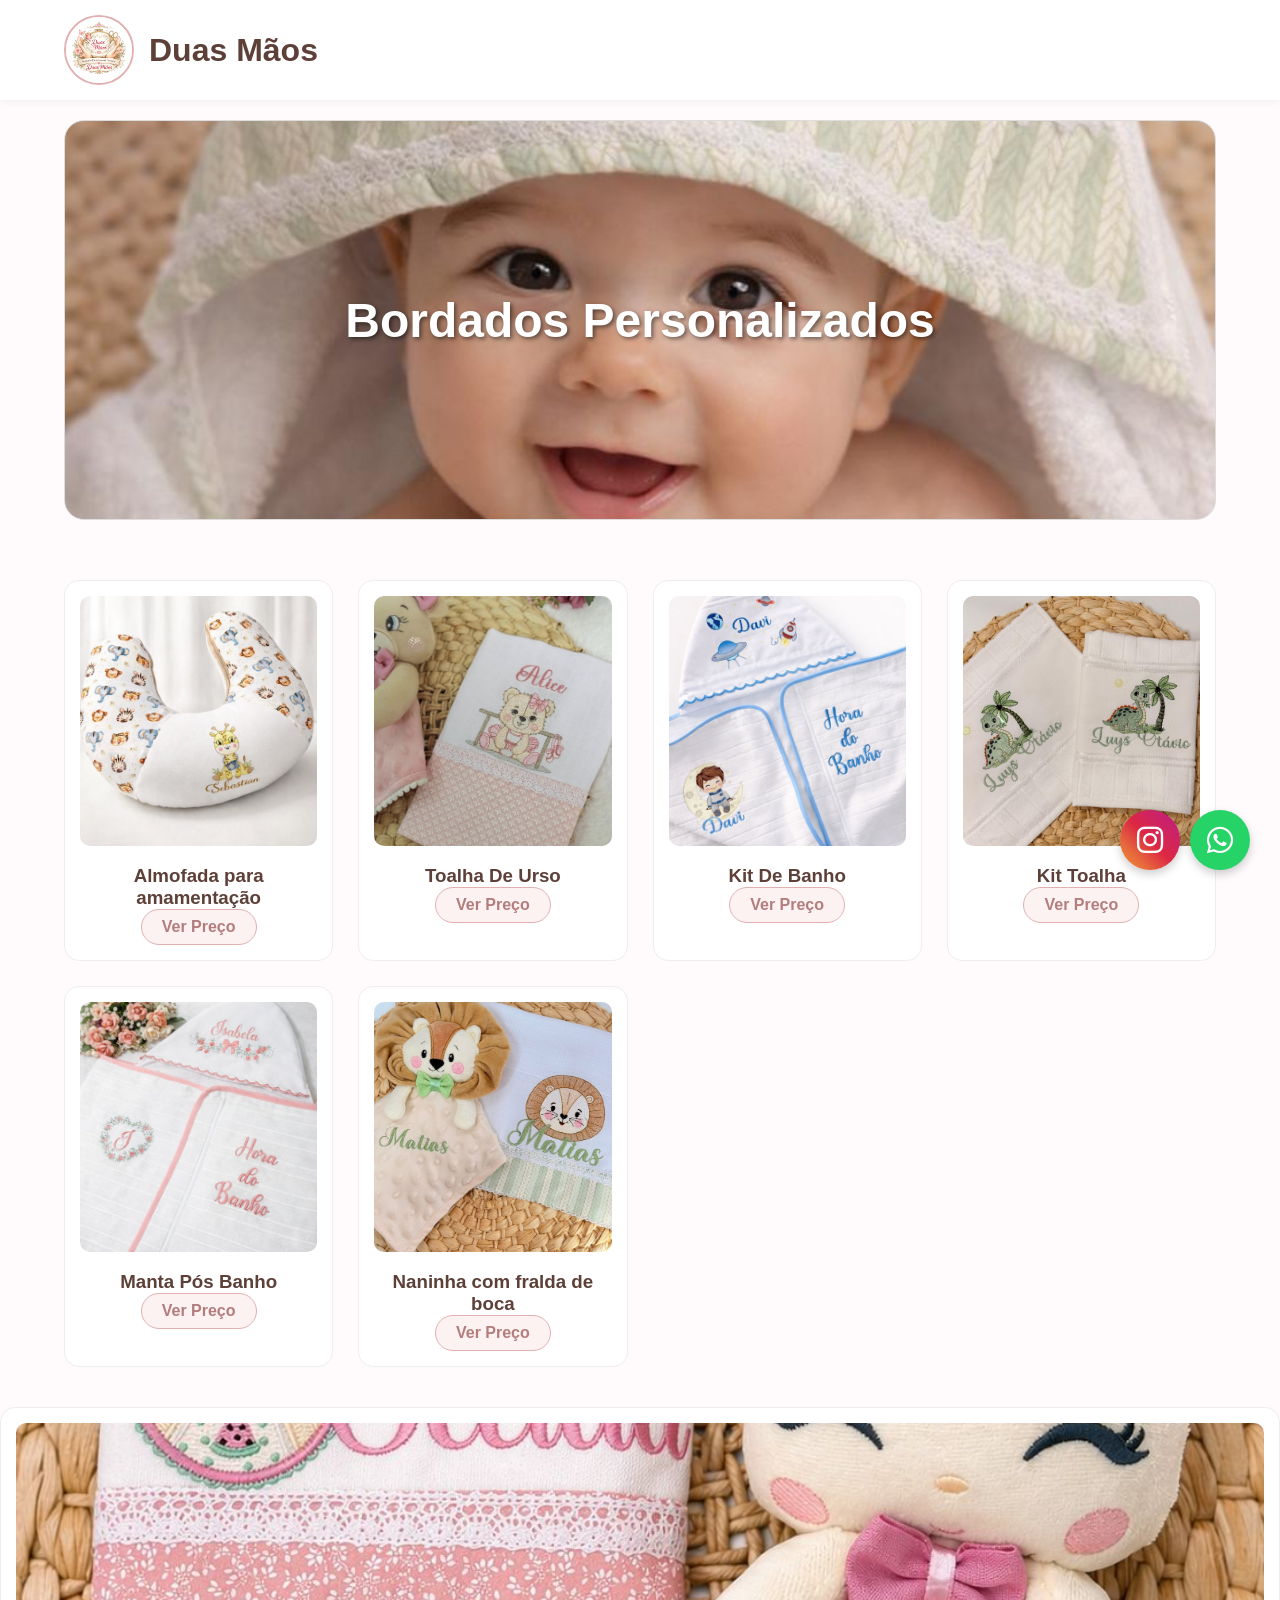
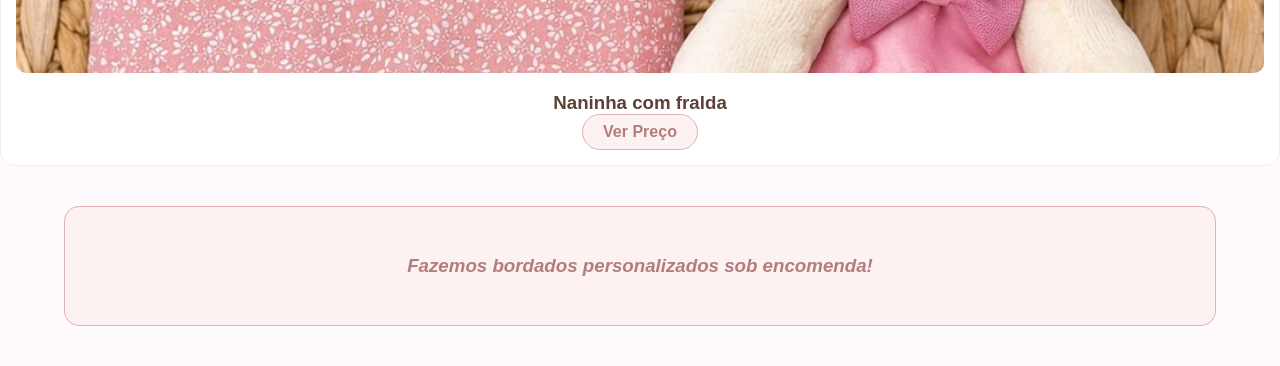
==== index.html @ 2b40ec43 "mais um produto, fazendo teste pra colocar outro" ====
<!DOCTYPE html>
<html lang="pt-br">
<head>
    <meta charset="UTF-8">
    <meta name="viewport" content="width=device-width, initial-scale=1.0">
    <title>Duas Mãos - Home</title>
    <link rel="stylesheet" href="style.css">
    <link rel="stylesheet" href="https://cdnjs.cloudflare.com/ajax/libs/font-awesome/6.0.0/css/all.min.css">
</head>
<body>
    <header class="cabecalho">
        <a href="index.html" class="logotipo-container">
            <img src="..//images/logo.jpeg" class="foto-logo" alt="Logo Duas Mãos">
            <h1>Duas Mãos</h1>
        </a>
    </header>

    <main>
        <section class="banner-destaque">
            <h1 style="font-size: 3rem;">Bordados Personalizados</h1>
        </section>

        <section class="vitrine-produtos">
            <div class="card-produto">
                <img src="..//images/produto8.jpeg" class="imagem-produto" alt="Bordado Personalizado Novo">
                <h3>Almofada para amamentação</h3>
                <a href="https://wa.me/553498878348?text=Olá,%20gostaria%20de%20fazer%20um%20orçamento%20deste%20bordado!" target="_blank" class="etiqueta-preco">Ver Preço</a>
            </div>

            <div class="card-produto">
                <img src="..//images/produto1.jpeg" class="imagem-produto">
                <h3>Toalha De Urso</h3>
                <a href="https://wa.me/553498878348?text=Olá,%20gostaria%20de%20fazer%20um%20orçamento!" target="_blank" class="etiqueta-preco">Ver Preço</a>
            </div>
            
            <div class="card-produto">
                <img src="..//images/produto3.jpeg" class="imagem-produto">
                <h3>Kit De Banho</h3>
                <a href="https://wa.me/553498878348?text=Olá,%20gostaria%20de%20fazer%20um%20orçamento!" target="_blank" class="etiqueta-preco">Ver Preço</a>
            </div>

            <div class="card-produto">
                <img src="..//images/produto5.jpeg" class="imagem-produto">
                <h3>Kit Toalha</h3>
                <a href="https://wa.me/553498878348?text=Olá,%20gostaria%20de%20fazer%20um%20orçamento!" target="_blank" class="etiqueta-preco">Ver Preço</a>
            </div>

            <div class="card-produto">
                <img src="..//images/produto6.jpeg" class="imagem-produto">
                <h3>Manta Pós Banho</h3>
                <a href="https://wa.me/553498878348?text=Olá,%20gostaria%20de%20fazer%20um%20orçamento!" target="_blank" class="etiqueta-preco">Ver Preço</a>
            </div>
                <div class="card-produto">
                <img src="..//images/produto9.jpeg" class="imagem-produto">
                <h3>Naninha com fralda de boca</h3>
                <a href="https://wa.me/553498878348?text=Olá,%20gostaria%20de%20fazer%20um%20orçamento!" target="_blank" class="etiqueta-preco">Ver Preço</a>
            </div>
        </section>

                    </div>
                <div class="card-produto">
                <img src="..//images/produto10.jpeg" class="imagem-produto">
                <h3>Naninha com fralda</h3>
                <a href="https://wa.me/553498878348?text=Olá,%20gostaria%20de%20fazer%20um%20orçamento!" target="_blank" class="etiqueta-preco">Ver Preço</a>
            </div>
        </section>

        <footer class="container-rotacao">
            <h3 id="texto-rotacao">Fazemos bordados personalizados sob encomenda!</h3>
        </footer>
    </main>

    <a href="https://wa.me/553498878348?text=Olá,%20gostaria%20de%20fazer%20um%20orçamento!" class="whatsapp-flutuante" target="_blank">
        <i class="fab fa-whatsapp"></i>
    </a>
    <a href="https://www.instagram.com/duasmaosbordadosecostura/" target="_blank" class="instagram-flutuante">
        <i class="fa-brands fa-instagram"></i>
    </a>

    <script>
        const frases = ["Bordados sob encomenda!", "Kits saída de maternidade.", "Enviamos para todo o Brasil!", "Presenteie com carinho."];
        let i = 0;
        setInterval(() => {
            const el = document.getElementById('texto-rotacao');
            if(el) {
                el.style.opacity = 0;
                setTimeout(() => {
                    el.textContent = frases[i];
                    el.style.opacity = 1;
                    i = (i + 1) % frases.length;
                }, 500);
            }
        }, 3000);
    </script>
</body>
</html>
---- style.css ----
* { margin: 0; padding: 0; box-sizing: border-box; font-family: 'Segoe UI', sans-serif; }
body { background-color: #fffafb; color: #5d4037; }

.cabecalho { display: flex; justify-content: space-between; align-items: center; padding: 15px 5%; background: white; box-shadow: 0 2px 10px rgba(0,0,0,0.05); }
.logotipo-container { display: flex; align-items: center; gap: 15px; text-decoration: none; color: inherit; }
.foto-logo { width: 70px; height: 70px; border-radius: 50%; object-fit: cover; border: 2px solid #e1b1b1; }

.botao-topo { padding: 10px 20px; border-radius: 25px; font-weight: bold; cursor: pointer; transition: 0.3s; border: 1px solid #e1b1b1; }
.btn-login { background: white; color: #b37d7d; }
.btn-cadastro { background: #fdf2f2; color: #b37d7d; margin-left: 10px; }
.btn-login:hover, .btn-cadastro:hover { background: #e1b1b1; color: white; }

.banner-destaque { width: 90%; max-width: 1200px; height: 400px; margin: 20px auto; background: url('images/produto4.jpeg') center/cover; border-radius: 20px; display: flex; align-items: center; justify-content: center; color: white; text-shadow: 2px 2px 4px rgba(0,0,0,0.5); border: 1px solid #ddd; }

.vitrine-produtos { display: grid; grid-template-columns: repeat(auto-fit, minmax(250px, 1fr)); gap: 25px; padding: 40px 5%; }
.card-produto { background: white; border-radius: 15px; padding: 15px; text-align: center; border: 1px solid #eee; transition: 0.3s; }
.imagem-produto { width: 100%; height: 250px; object-fit: cover; border-radius: 10px; margin-bottom: 15px; }

.etiqueta-preco { display: inline-block; padding: 8px 20px; background: #fdf2f2; color: #b37d7d; border: 1px solid #e1b1b1; border-radius: 20px; text-decoration: none; font-weight: bold; transition: 0.3s; }
.etiqueta-preco:hover { background: #b37d7d; color: white; }

.container-rotacao { width: 90%; max-width: 1200px; margin: 40px auto; height: 120px; background: #fdf2f2; border: 1px solid #e1b1b1; border-radius: 15px; display: flex; align-items: center; justify-content: center; text-align: center; }
#texto-rotacao { color: #b37d7d; transition: opacity 0.5s; font-style: italic; }

.corpo-acesso { display: flex; align-items: center; justify-content: center; min-height: 100vh; background: linear-gradient(135deg, #fdf2f2 0%, #e1b1b1 100%); }
.container-acesso { display: flex; width: 900px; background: white; border-radius: 20px; overflow: hidden; box-shadow: 0 10px 30px rgba(0,0,0,0.1); }
.coluna-formulario { flex: 1; padding: 50px; }
.coluna-imagem { flex: 1; }
.coluna-imagem img { width: 100%; height: 100%; object-fit: cover; }
.campo-texto { margin-bottom: 20px; }
.campo-texto label { display: block; margin-bottom: 5px; font-weight: bold; color: #8d6e63; }
.campo-texto input { width: 100%; padding: 12px; border: 1px solid #e1b1b1; border-radius: 10px; outline: none; }
.botao-enviar { width: 100%; padding: 12px; background: #e1b1b1; color: white; border: none; border-radius: 25px; font-weight: bold; cursor: pointer; transition: 0.3s; }
.botao-enviar:hover { background: #b37d7d; }
.link-voltar { text-decoration: none; color: #b37d7d; font-weight: bold; display: block; margin-bottom: 20px; }

.whatsapp-flutuante { position: fixed; bottom: 30px; right: 30px; background: #25d366; color: white; width: 60px; height: 60px; border-radius: 50%; display: flex; align-items: center; justify-content: center; font-size: 30px; z-index: 1000; box-shadow: 0 4px 10px rgba(0,0,0,0.2); text-decoration: none; transition: 0.3s; }
.whatsapp-flutuante:hover { transform: scale(1.1); }

.instagram-flutuante {
  position: fixed;
  bottom: 30px;
  right: 100px;
  background: linear-gradient(
    45deg,
    #f09433,
    #e6683c,
    #dc2743,
    #cc2366,
    #bc1888
  );
  color: white;
  width: 60px;
  height: 60px;
  border-radius: 50%;
  display: flex;
  align-items: center;
  justify-content: center;
  font-size: 30px;
  z-index: 1000;
  box-shadow: 0 4px 10px rgba(0,0,0,0.2);
  text-decoration: none;
  transition: 0.3s;
}

.instagram-flutuante:hover {
  transform: scale(1.1);
}
{
  background-size: 200% 200%;
  animation: gradientMove 3s ease infinite;
}

@keyframes gradientMove {
  0% { background-position: 0% 50%; }
  50% { background-position: 100% 50%; }
  100% { background-position: 0% 50%; }
}
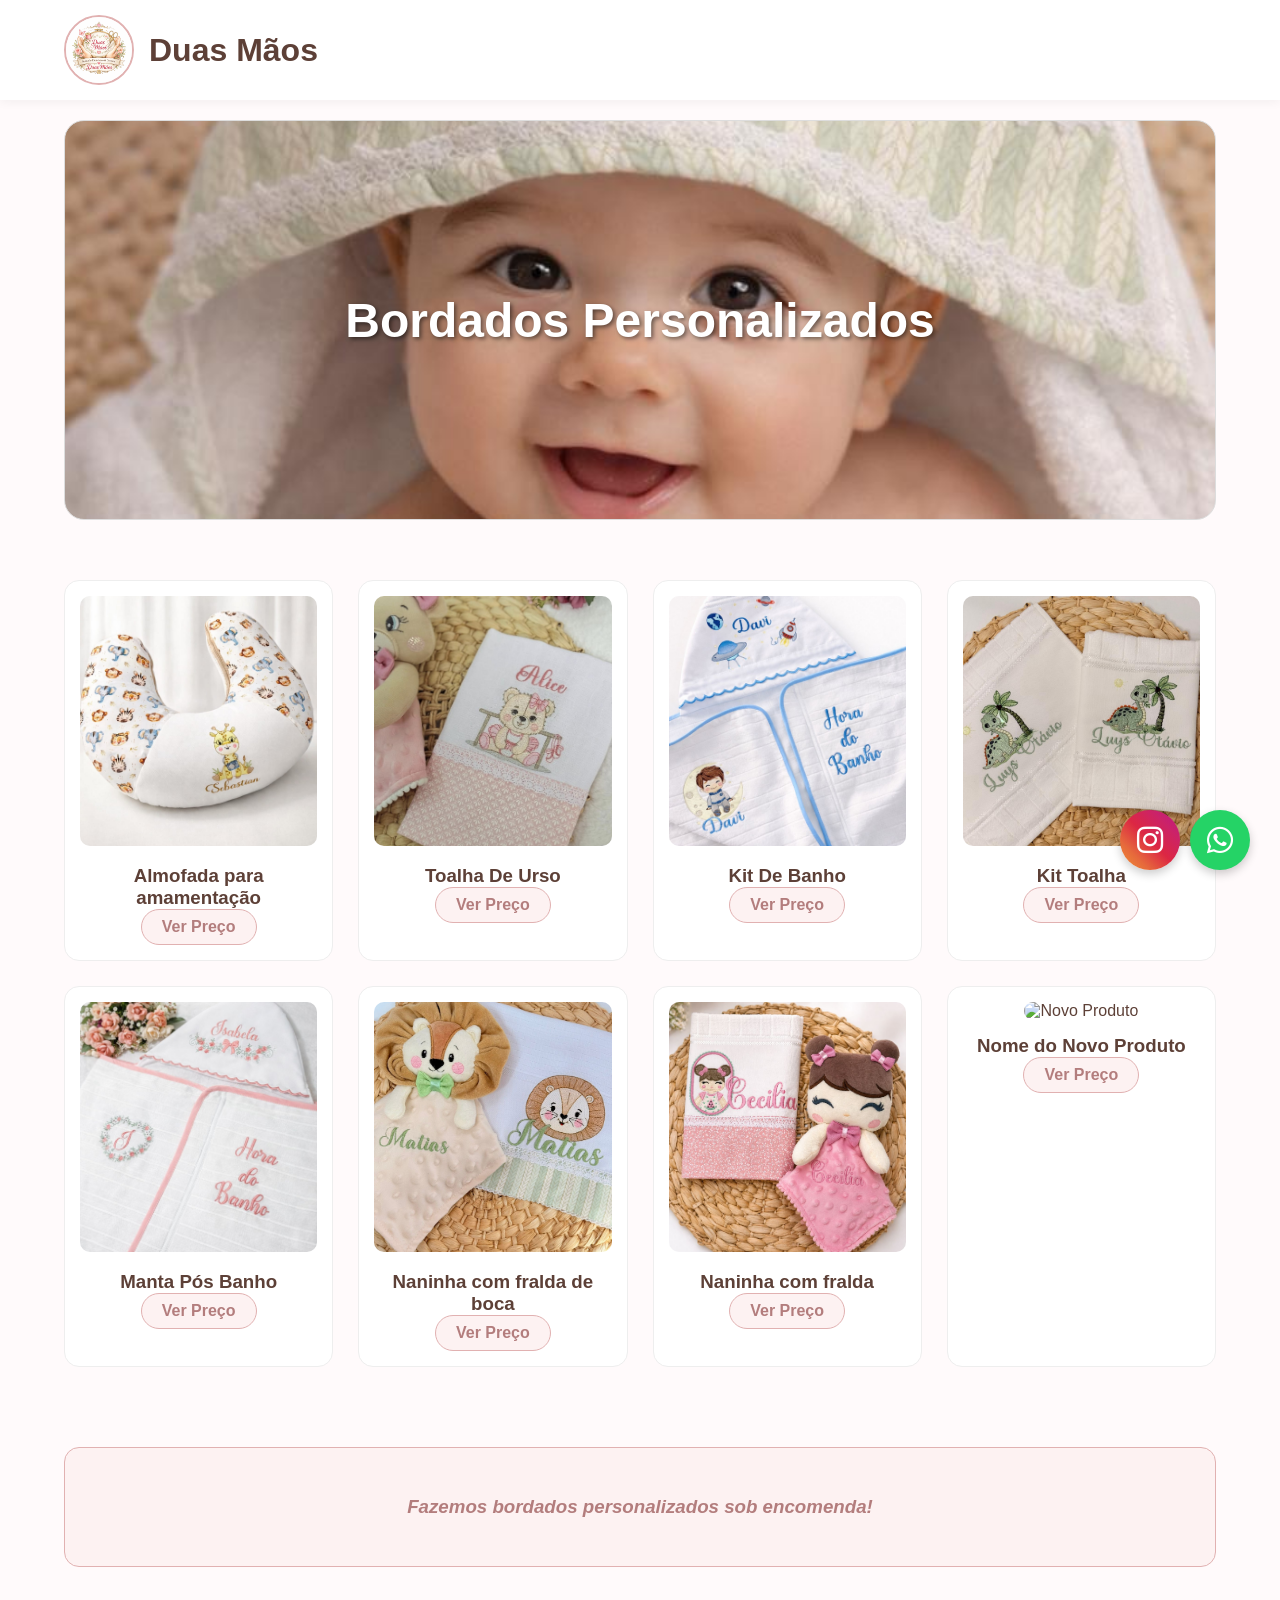
==== commit 8c94b340: "inserção de produtos e descrição" ====
--- a/index.html
+++ b/index.html
@@ -10,7 +10,7 @@
 <body>
     <header class="cabecalho">
         <a href="index.html" class="logotipo-container">
-            <img src="..//images/logo.jpeg" class="foto-logo" alt="Logo Duas Mãos">
+            <img src="./images/logo.jpeg" class="foto-logo" alt="Logo Duas Mãos">
             <h1>Duas Mãos</h1>
         </a>
     </header>
@@ -22,45 +22,50 @@
 
         <section class="vitrine-produtos">
             <div class="card-produto">
-                <img src="..//images/produto8.jpeg" class="imagem-produto" alt="Bordado Personalizado Novo">
+                <img src="./images/produto8.jpeg" class="imagem-produto" alt="Almofada para amamentação">
                 <h3>Almofada para amamentação</h3>
                 <a href="https://wa.me/553498878348?text=Olá,%20gostaria%20de%20fazer%20um%20orçamento%20deste%20bordado!" target="_blank" class="etiqueta-preco">Ver Preço</a>
             </div>
 
             <div class="card-produto">
-                <img src="..//images/produto1.jpeg" class="imagem-produto">
+                <img src="./images/produto1.jpeg" class="imagem-produto" alt="Toalha De Urso">
                 <h3>Toalha De Urso</h3>
                 <a href="https://wa.me/553498878348?text=Olá,%20gostaria%20de%20fazer%20um%20orçamento!" target="_blank" class="etiqueta-preco">Ver Preço</a>
             </div>
             
             <div class="card-produto">
-                <img src="..//images/produto3.jpeg" class="imagem-produto">
+                <img src="./images/produto3.jpeg" class="imagem-produto" alt="Kit De Banho">
                 <h3>Kit De Banho</h3>
                 <a href="https://wa.me/553498878348?text=Olá,%20gostaria%20de%20fazer%20um%20orçamento!" target="_blank" class="etiqueta-preco">Ver Preço</a>
             </div>
 
             <div class="card-produto">
-                <img src="..//images/produto5.jpeg" class="imagem-produto">
+                <img src="./images/produto5.jpeg" class="imagem-produto" alt="Kit Toalha">
                 <h3>Kit Toalha</h3>
                 <a href="https://wa.me/553498878348?text=Olá,%20gostaria%20de%20fazer%20um%20orçamento!" target="_blank" class="etiqueta-preco">Ver Preço</a>
             </div>
 
             <div class="card-produto">
-                <img src="..//images/produto6.jpeg" class="imagem-produto">
+                <img src="./images/produto6.jpeg" class="imagem-produto" alt="Manta Pós Banho">
                 <h3>Manta Pós Banho</h3>
                 <a href="https://wa.me/553498878348?text=Olá,%20gostaria%20de%20fazer%20um%20orçamento!" target="_blank" class="etiqueta-preco">Ver Preço</a>
             </div>
-                <div class="card-produto">
-                <img src="..//images/produto9.jpeg" class="imagem-produto">
+
+            <div class="card-produto">
+                <img src="./images/produto9.jpeg" class="imagem-produto" alt="Naninha com fralda de boca">
                 <h3>Naninha com fralda de boca</h3>
                 <a href="https://wa.me/553498878348?text=Olá,%20gostaria%20de%20fazer%20um%20orçamento!" target="_blank" class="etiqueta-preco">Ver Preço</a>
             </div>
-        </section>
 
-                    </div>
-                <div class="card-produto">
-                <img src="..//images/produto10.jpeg" class="imagem-produto">
+            <div class="card-produto">
+                <img src="./images/produto10.jpeg" class="imagem-produto" alt="Naninha com fralda">
                 <h3>Naninha com fralda</h3>
+                <a href="https://wa.me/553498878348?text=Olá,%20gostaria%20de%20fazer%20um%20orçamento!" target="_blank" class="etiqueta-preco">Ver Preço</a>
+            </div>
+
+            <div class="card-produto">
+                <img src="./images/produto11.jpeg" class="imagem-produto" alt="Novo Produto">
+                <h3>Nome do Novo Produto</h3>
                 <a href="https://wa.me/553498878348?text=Olá,%20gostaria%20de%20fazer%20um%20orçamento!" target="_blank" class="etiqueta-preco">Ver Preço</a>
             </div>
         </section>
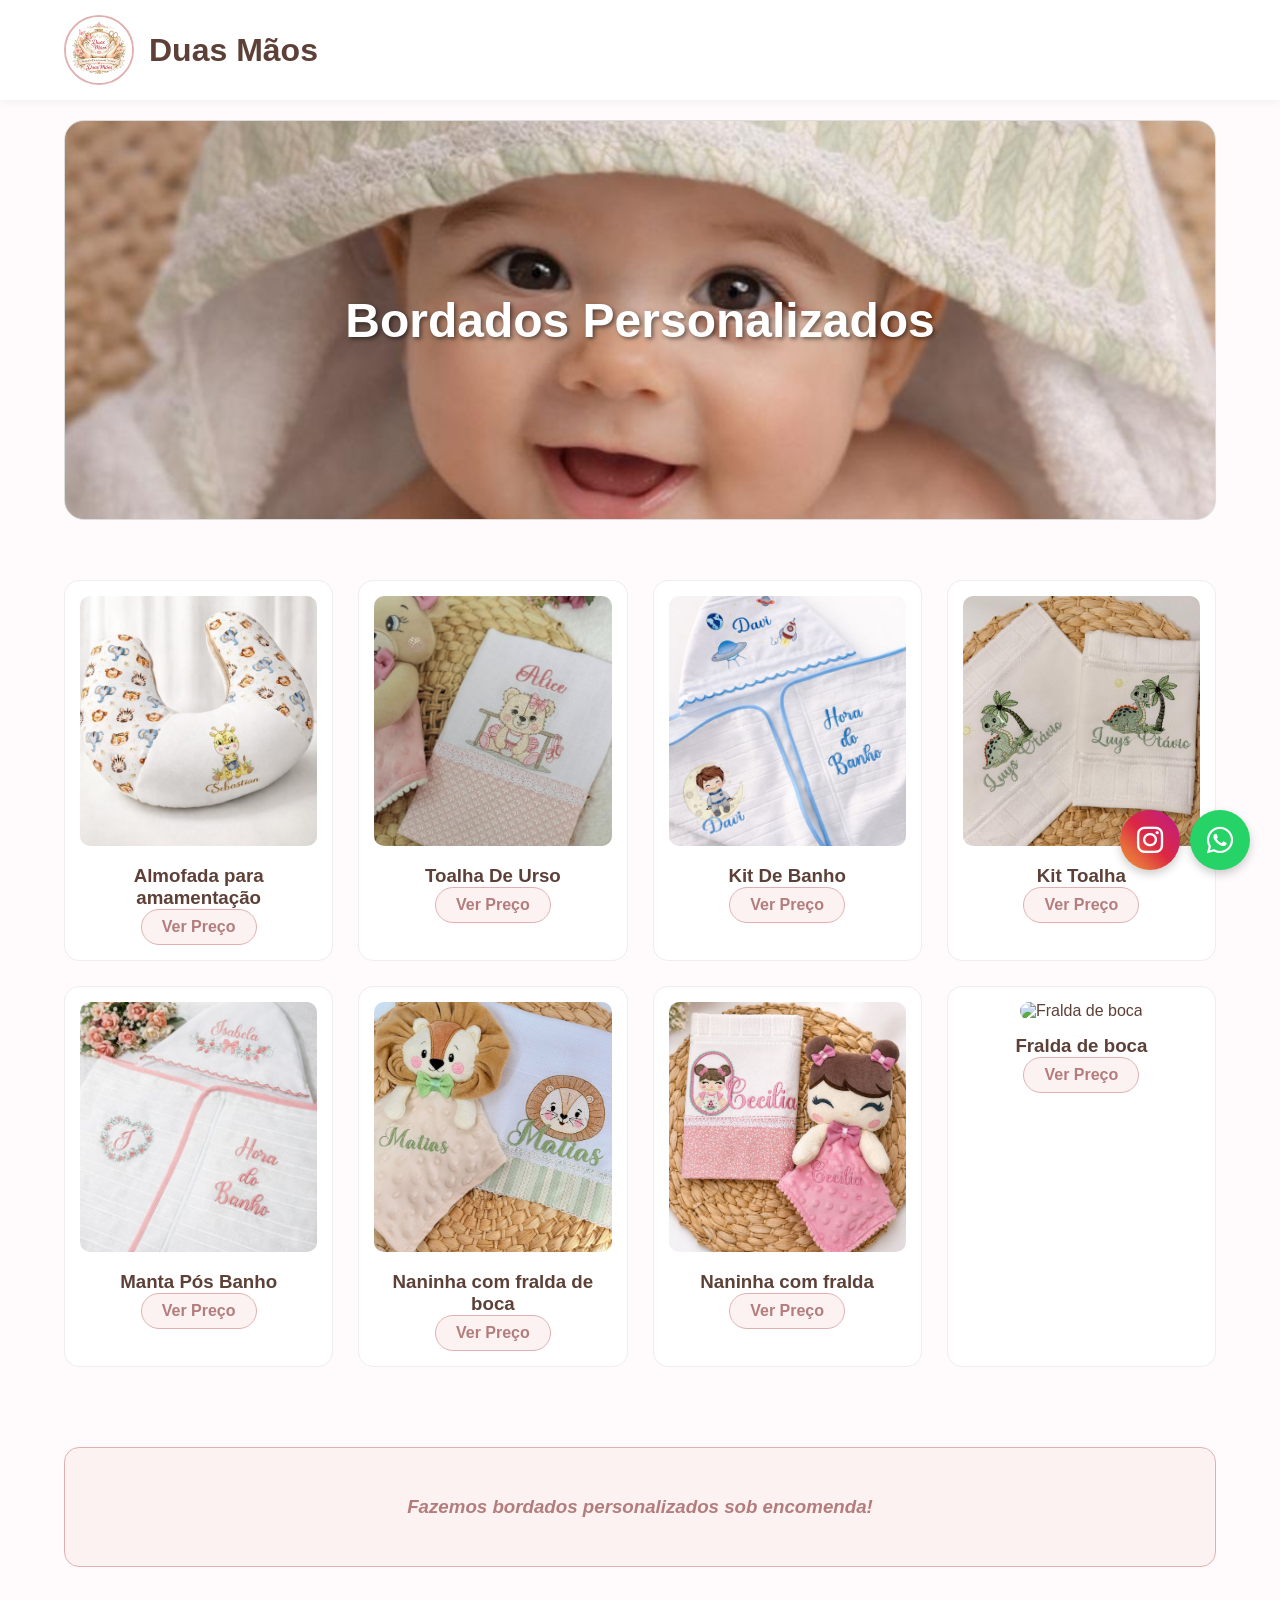
==== commit c5a28a4c: "imagem do produto 11 e nome atualizado para "Fralda de boca"." ====
--- a/index.html
+++ b/index.html
@@ -64,8 +64,8 @@
             </div>
 
             <div class="card-produto">
-                <img src="./images/produto11.jpeg" class="imagem-produto" alt="Novo Produto">
-                <h3>Nome do Novo Produto</h3>
+                <img src="..//Bordados-Duas-M-os/images/produto 11.jpeg" class="imagem-produto" alt="Fralda de boca">
+                <h3>Fralda de boca</h3>
                 <a href="https://wa.me/553498878348?text=Olá,%20gostaria%20de%20fazer%20um%20orçamento!" target="_blank" class="etiqueta-preco">Ver Preço</a>
             </div>
         </section>
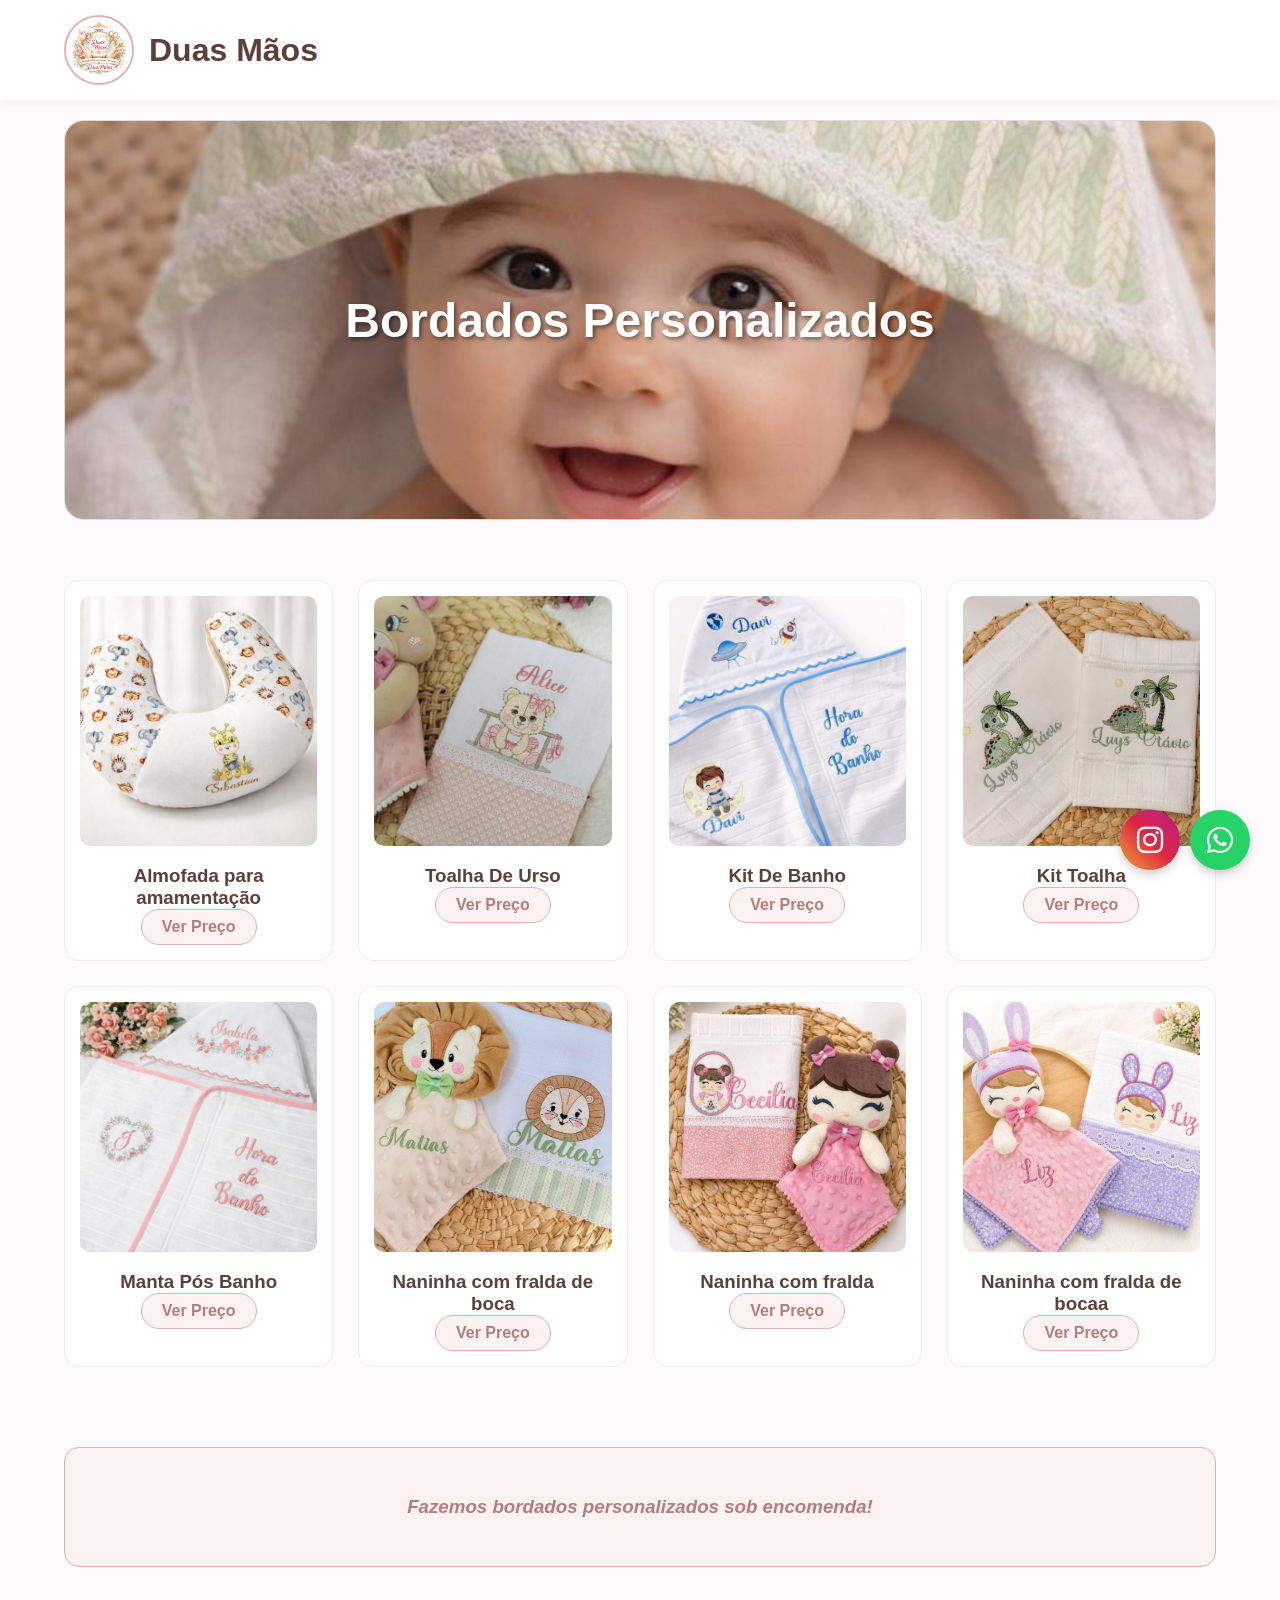
==== commit 07bfdce1: "é fd" ====
--- a/index.html
+++ b/index.html
@@ -64,8 +64,8 @@
             </div>
 
             <div class="card-produto">
-                <img src="..//Bordados-Duas-M-os/images/produto 11.jpeg" class="imagem-produto" alt="Fralda de boca">
-                <h3>Fralda de boca</h3>
+                <img src="./images/produto11.jpeg" class="imagem-produto" alt="Fralda de boca">
+                <h3>Naninha com fralda de bocaa</h3>
                 <a href="https://wa.me/553498878348?text=Olá,%20gostaria%20de%20fazer%20um%20orçamento!" target="_blank" class="etiqueta-preco">Ver Preço</a>
             </div>
         </section>
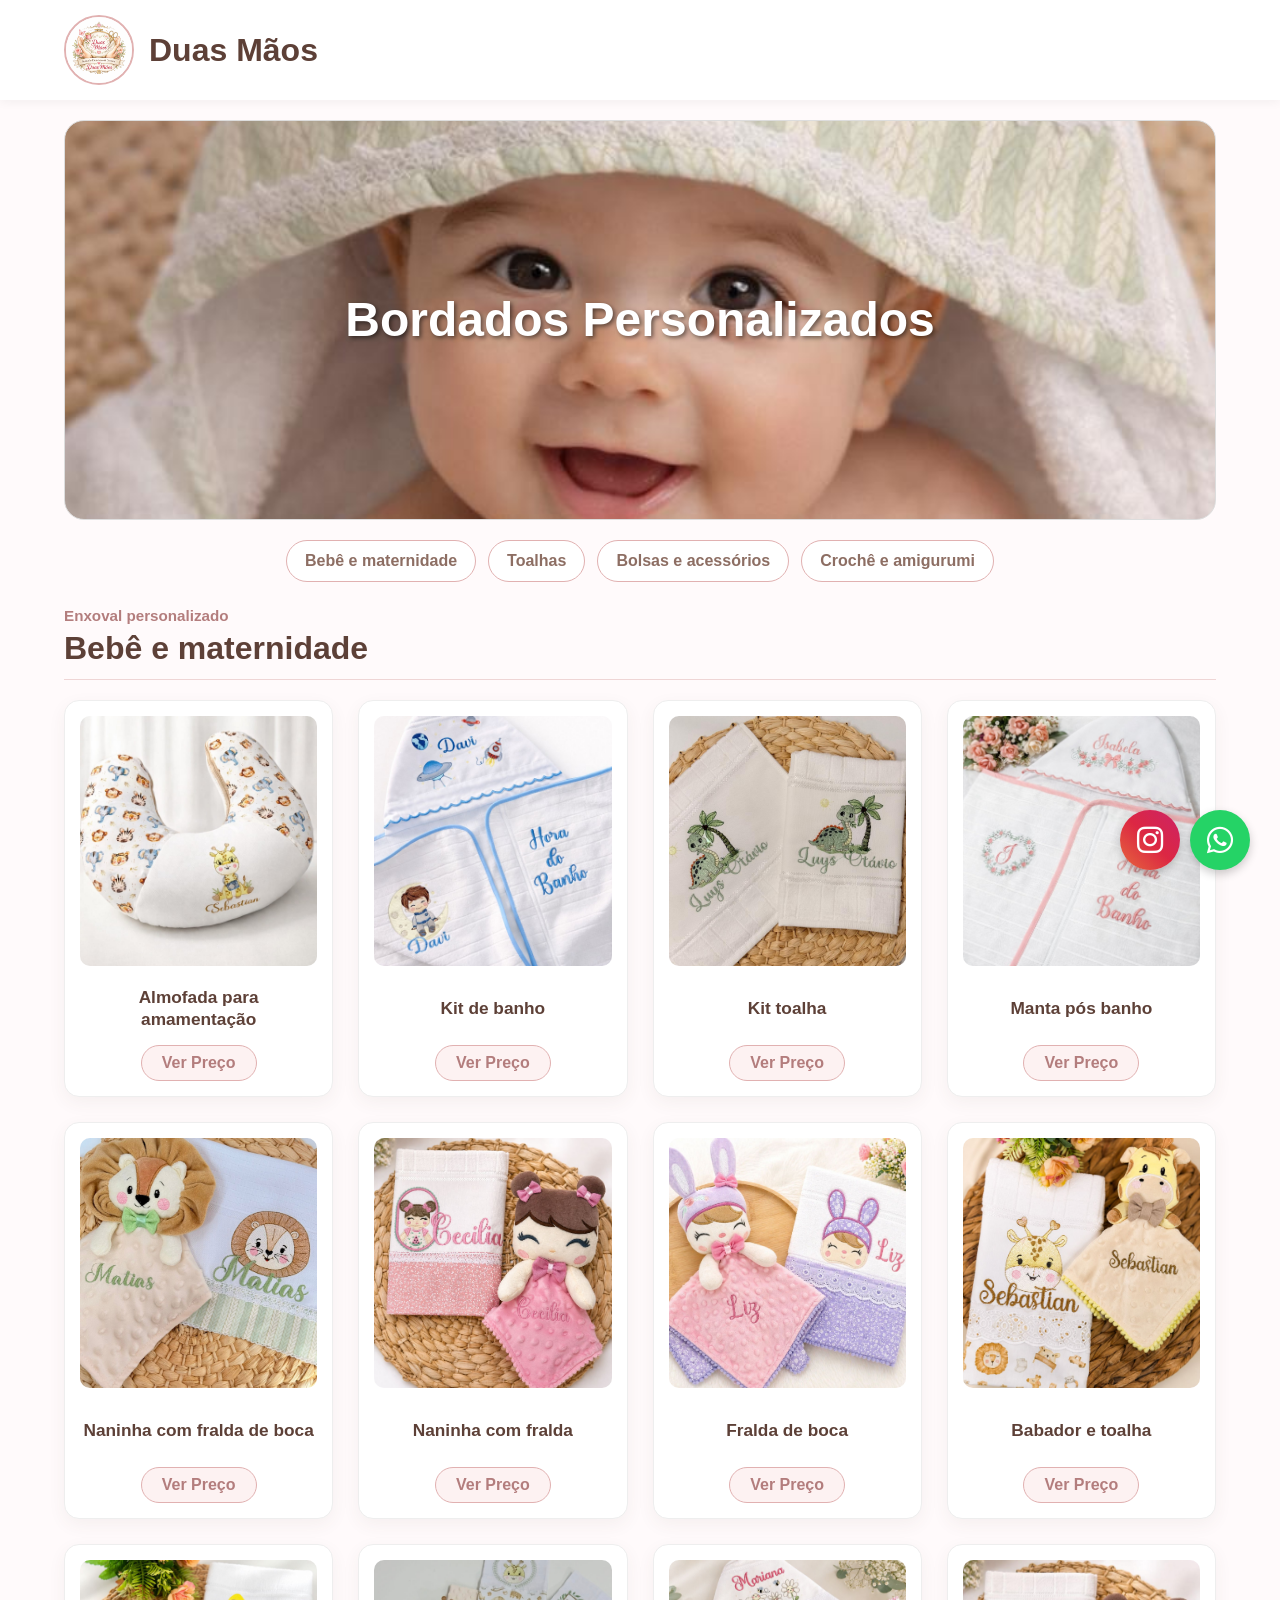
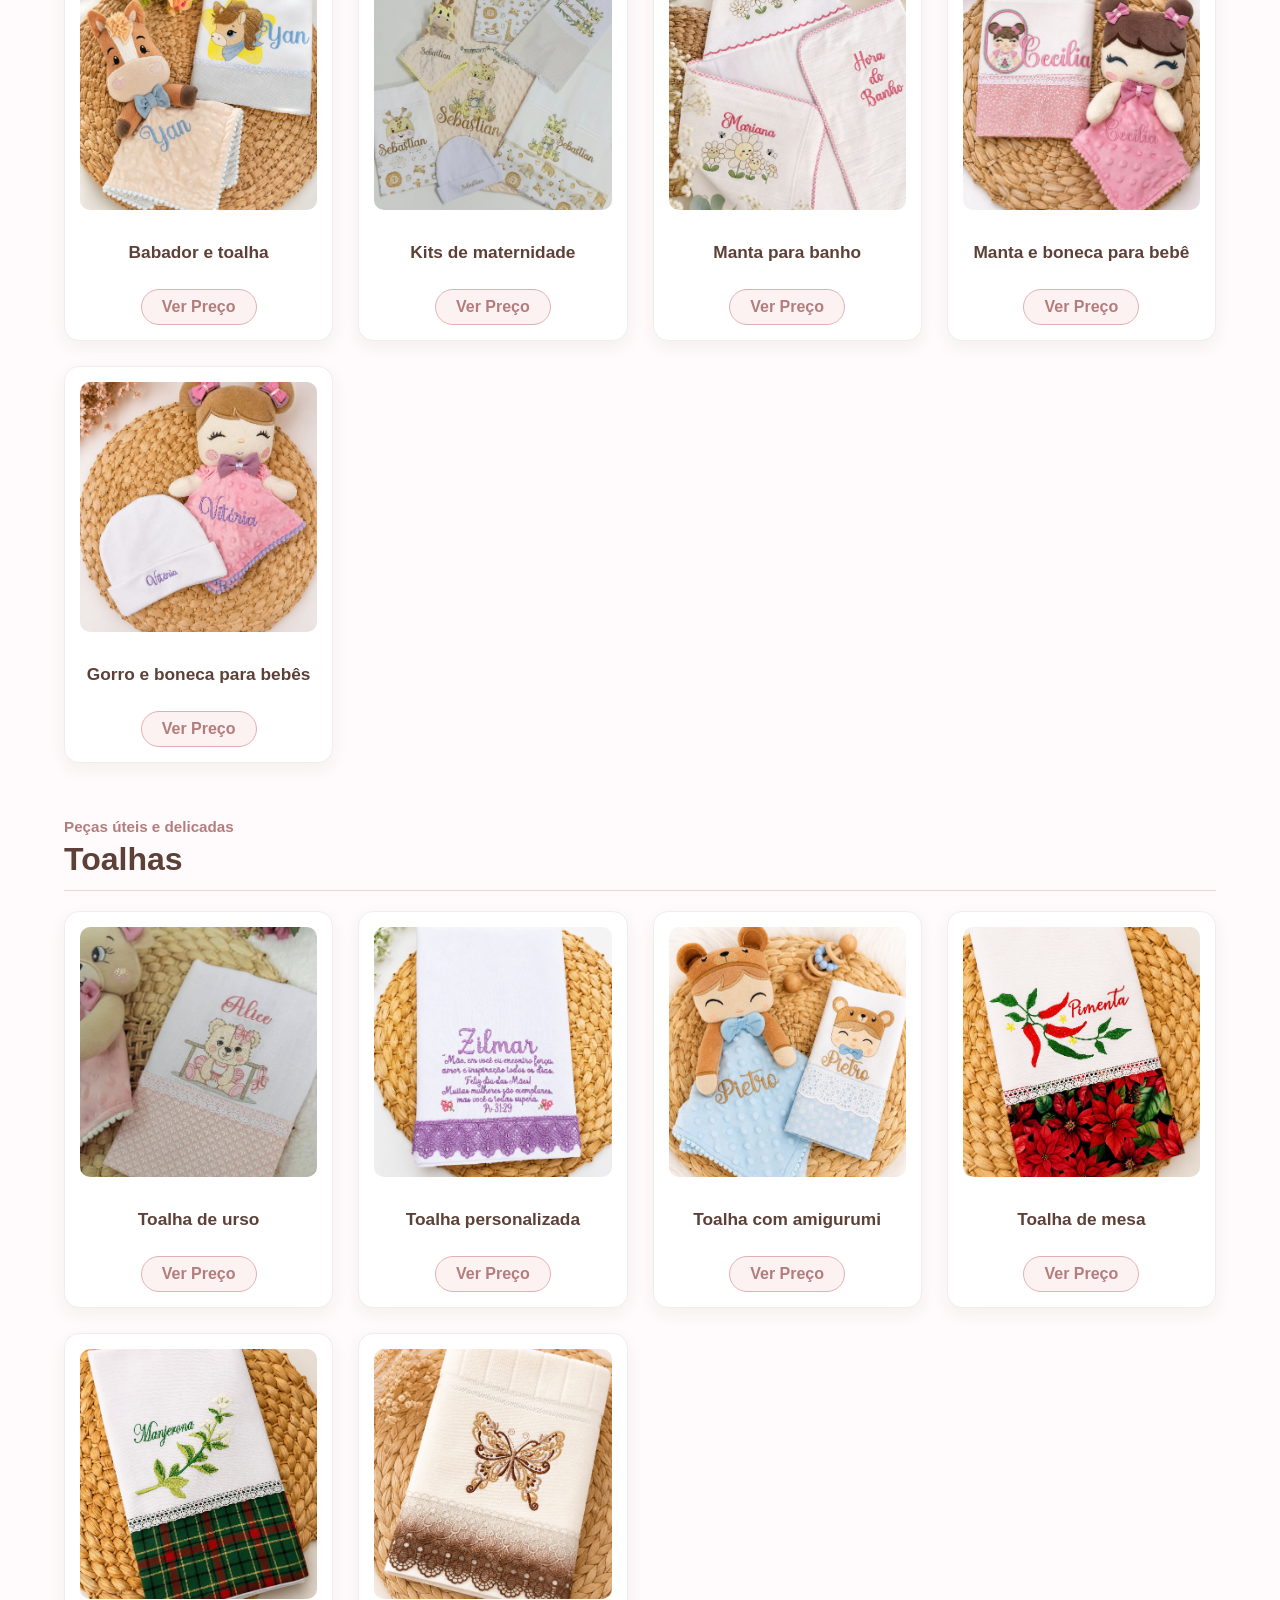
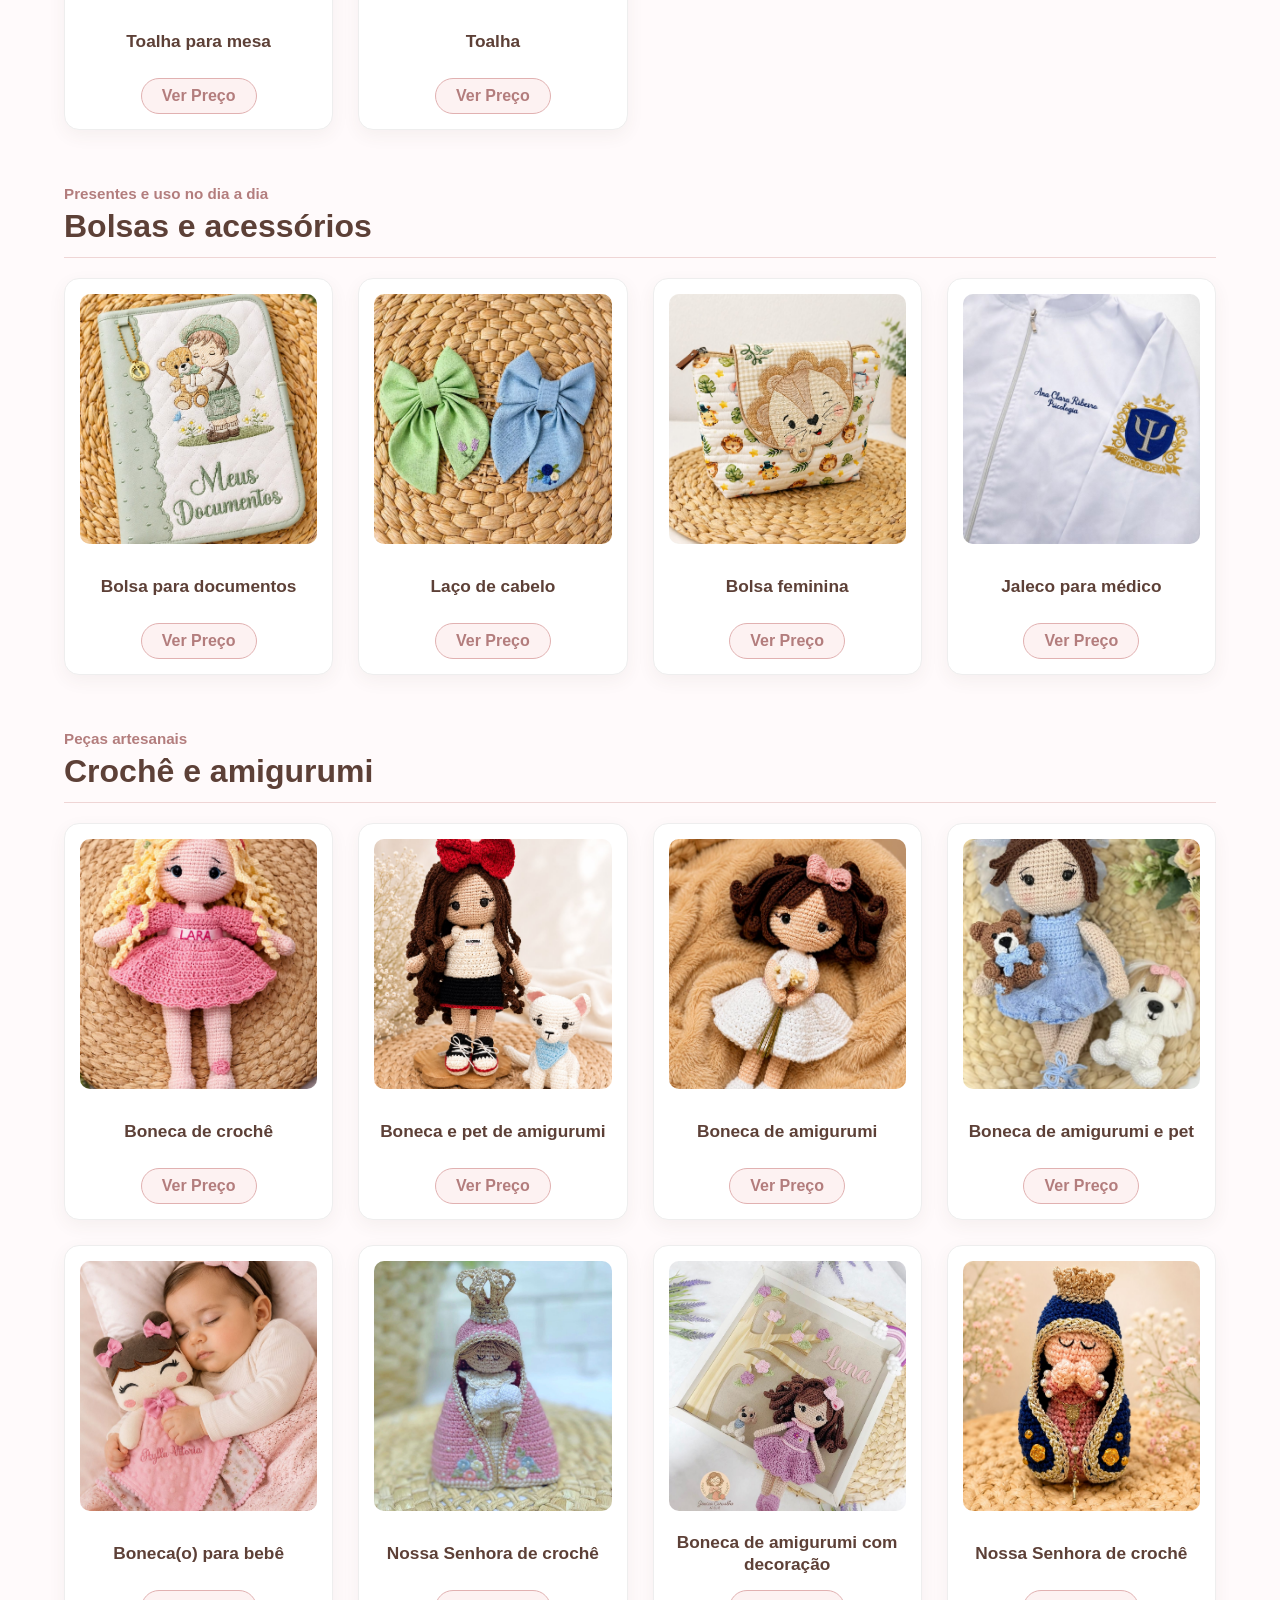
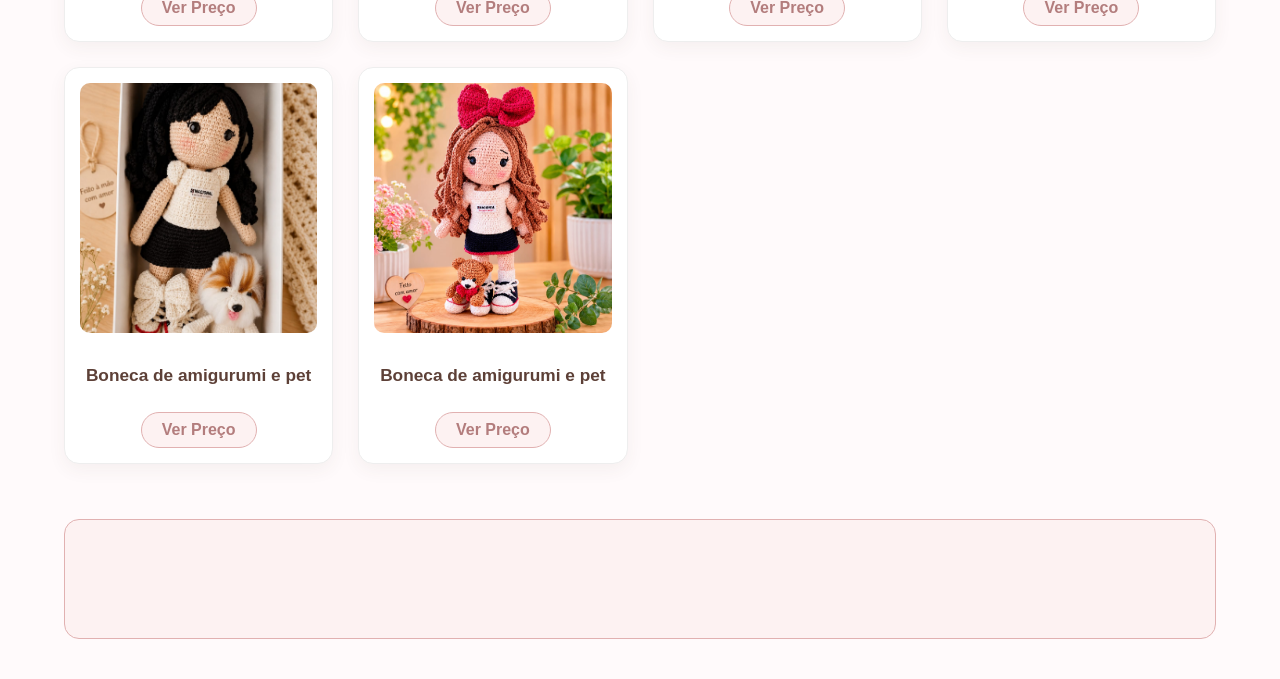
==== commit 1f3ca8b5: "Adição de Seções no app" ====
--- a/index.html
+++ b/index.html
@@ -3,70 +3,261 @@
 <head>
     <meta charset="UTF-8">
     <meta name="viewport" content="width=device-width, initial-scale=1.0">
-    <title>Duas Mãos - Home</title>
+    <title>Duas M&atilde;os - Home</title>
     <link rel="stylesheet" href="style.css">
     <link rel="stylesheet" href="https://cdnjs.cloudflare.com/ajax/libs/font-awesome/6.0.0/css/all.min.css">
 </head>
 <body>
     <header class="cabecalho">
         <a href="index.html" class="logotipo-container">
-            <img src="./images/logo.jpeg" class="foto-logo" alt="Logo Duas Mãos">
-            <h1>Duas Mãos</h1>
+            <img src="./images/logo.jpeg" class="foto-logo" alt="Logo Duas M&atilde;os">
+            <h1>Duas M&atilde;os</h1>
         </a>
     </header>
 
     <main>
         <section class="banner-destaque">
-            <h1 style="font-size: 3rem;">Bordados Personalizados</h1>
-        </section>
-
-        <section class="vitrine-produtos">
-            <div class="card-produto">
-                <img src="./images/produto8.jpeg" class="imagem-produto" alt="Almofada para amamentação">
-                <h3>Almofada para amamentação</h3>
-                <a href="https://wa.me/553498878348?text=Olá,%20gostaria%20de%20fazer%20um%20orçamento%20deste%20bordado!" target="_blank" class="etiqueta-preco">Ver Preço</a>
-            </div>
-
-            <div class="card-produto">
-                <img src="./images/produto1.jpeg" class="imagem-produto" alt="Toalha De Urso">
-                <h3>Toalha De Urso</h3>
-                <a href="https://wa.me/553498878348?text=Olá,%20gostaria%20de%20fazer%20um%20orçamento!" target="_blank" class="etiqueta-preco">Ver Preço</a>
-            </div>
-            
-            <div class="card-produto">
-                <img src="./images/produto3.jpeg" class="imagem-produto" alt="Kit De Banho">
-                <h3>Kit De Banho</h3>
-                <a href="https://wa.me/553498878348?text=Olá,%20gostaria%20de%20fazer%20um%20orçamento!" target="_blank" class="etiqueta-preco">Ver Preço</a>
-            </div>
-
-            <div class="card-produto">
-                <img src="./images/produto5.jpeg" class="imagem-produto" alt="Kit Toalha">
-                <h3>Kit Toalha</h3>
-                <a href="https://wa.me/553498878348?text=Olá,%20gostaria%20de%20fazer%20um%20orçamento!" target="_blank" class="etiqueta-preco">Ver Preço</a>
-            </div>
-
-            <div class="card-produto">
-                <img src="./images/produto6.jpeg" class="imagem-produto" alt="Manta Pós Banho">
-                <h3>Manta Pós Banho</h3>
-                <a href="https://wa.me/553498878348?text=Olá,%20gostaria%20de%20fazer%20um%20orçamento!" target="_blank" class="etiqueta-preco">Ver Preço</a>
-            </div>
-
-            <div class="card-produto">
-                <img src="./images/produto9.jpeg" class="imagem-produto" alt="Naninha com fralda de boca">
-                <h3>Naninha com fralda de boca</h3>
-                <a href="https://wa.me/553498878348?text=Olá,%20gostaria%20de%20fazer%20um%20orçamento!" target="_blank" class="etiqueta-preco">Ver Preço</a>
-            </div>
-
-            <div class="card-produto">
-                <img src="./images/produto10.jpeg" class="imagem-produto" alt="Naninha com fralda">
-                <h3>Naninha com fralda</h3>
-                <a href="https://wa.me/553498878348?text=Olá,%20gostaria%20de%20fazer%20um%20orçamento!" target="_blank" class="etiqueta-preco">Ver Preço</a>
-            </div>
-
-            <div class="card-produto">
-                <img src="./images/produto11.jpeg" class="imagem-produto" alt="Fralda de boca">
-                <h3>Naninha com fralda de bocaa</h3>
-                <a href="https://wa.me/553498878348?text=Olá,%20gostaria%20de%20fazer%20um%20orçamento!" target="_blank" class="etiqueta-preco">Ver Preço</a>
+            <h1>Bordados Personalizados</h1>
+        </section>
+
+        <nav class="navegacao-categorias" aria-label="Categorias de produtos">
+            <a href="#bebe-maternidade">Beb&ecirc; e maternidade</a>
+            <a href="#toalhas">Toalhas</a>
+            <a href="#bolsas-acessorios">Bolsas e acess&oacute;rios</a>
+            <a href="#croche-amigurumi">Croch&ecirc; e amigurumi</a>
+        </nav>
+
+        <section class="secao-produtos" id="bebe-maternidade">
+            <div class="cabecalho-secao">
+                <span class="subtitulo-secao">Enxoval personalizado</span>
+                <h2>Beb&ecirc; e maternidade</h2>
+            </div>
+
+            <div class="grade-produtos">
+                <div class="card-produto">
+                    <img src="./images/produto8.jpeg" class="imagem-produto" alt="Almofada para amamenta&ccedil;&atilde;o">
+                    <h3>Almofada para amamenta&ccedil;&atilde;o</h3>
+                    <a href="https://wa.me/553498878348?text=Ol%C3%A1,%20gostaria%20de%20fazer%20um%20or%C3%A7amento%20deste%20bordado!" target="_blank" class="etiqueta-preco">Ver Pre&ccedil;o</a>
+                </div>
+
+                <div class="card-produto">
+                    <img src="./images/produto3.jpeg" class="imagem-produto" alt="Kit de banho">
+                    <h3>Kit de banho</h3>
+                    <a href="https://wa.me/553498878348?text=Ol%C3%A1,%20gostaria%20de%20fazer%20um%20or%C3%A7amento!" target="_blank" class="etiqueta-preco">Ver Pre&ccedil;o</a>
+                </div>
+
+                <div class="card-produto">
+                    <img src="./images/produto5.jpeg" class="imagem-produto" alt="Kit toalha">
+                    <h3>Kit toalha</h3>
+                    <a href="https://wa.me/553498878348?text=Ol%C3%A1,%20gostaria%20de%20fazer%20um%20or%C3%A7amento!" target="_blank" class="etiqueta-preco">Ver Pre&ccedil;o</a>
+                </div>
+
+                <div class="card-produto">
+                    <img src="./images/produto6.jpeg" class="imagem-produto" alt="Manta p&oacute;s banho">
+                    <h3>Manta p&oacute;s banho</h3>
+                    <a href="https://wa.me/553498878348?text=Ol%C3%A1,%20gostaria%20de%20fazer%20um%20or%C3%A7amento!" target="_blank" class="etiqueta-preco">Ver Pre&ccedil;o</a>
+                </div>
+
+                <div class="card-produto">
+                    <img src="./images/produto9.jpeg" class="imagem-produto" alt="Naninha com fralda de boca">
+                    <h3>Naninha com fralda de boca</h3>
+                    <a href="https://wa.me/553498878348?text=Ol%C3%A1,%20gostaria%20de%20fazer%20um%20or%C3%A7amento!" target="_blank" class="etiqueta-preco">Ver Pre&ccedil;o</a>
+                </div>
+
+                <div class="card-produto">
+                    <img src="./images/produto10.jpeg" class="imagem-produto" alt="Naninha com fralda">
+                    <h3>Naninha com fralda</h3>
+                    <a href="https://wa.me/553498878348?text=Ol%C3%A1,%20gostaria%20de%20fazer%20um%20or%C3%A7amento!" target="_blank" class="etiqueta-preco">Ver Pre&ccedil;o</a>
+                </div>
+
+                <div class="card-produto">
+                    <img src="./images/produto11.jpeg" class="imagem-produto" alt="Fralda de boca">
+                    <h3>Fralda de boca</h3>
+                    <a href="https://wa.me/553498878348?text=Ol%C3%A1,%20gostaria%20de%20fazer%20um%20or%C3%A7amento!" target="_blank" class="etiqueta-preco">Ver Pre&ccedil;o</a>
+                </div>
+
+                <div class="card-produto">
+                    <img src="./images/Produto18.jpeg" class="imagem-produto" alt="Babador e toalha">
+                    <h3>Babador e toalha</h3>
+                    <a href="https://wa.me/553498878348?text=Ol%C3%A1,%20gostaria%20de%20fazer%20um%20or%C3%A7amento!" target="_blank" class="etiqueta-preco">Ver Pre&ccedil;o</a>
+                </div>
+
+                <div class="card-produto">
+                    <img src="./images/Produto19.jpeg" class="imagem-produto" alt="Babador e toalha">
+                    <h3>Babador e toalha</h3>
+                    <a href="https://wa.me/553498878348?text=Ol%C3%A1,%20gostaria%20de%20fazer%20um%20or%C3%A7amento!" target="_blank" class="etiqueta-preco">Ver Pre&ccedil;o</a>
+                </div>
+
+                <div class="card-produto">
+                    <img src="./images/Produto22.jpeg" class="imagem-produto" alt="Kits de maternidade">
+                    <h3>Kits de maternidade</h3>
+                    <a href="https://wa.me/553498878348?text=Ol%C3%A1,%20gostaria%20de%20fazer%20um%20or%C3%A7amento!" target="_blank" class="etiqueta-preco">Ver Pre&ccedil;o</a>
+                </div>
+
+                <div class="card-produto">
+                    <img src="./images/Produto26.jpeg" class="imagem-produto" alt="Manta para banho">
+                    <h3>Manta para banho</h3>
+                    <a href="https://wa.me/553498878348?text=Ol%C3%A1,%20gostaria%20de%20fazer%20um%20or%C3%A7amento!" target="_blank" class="etiqueta-preco">Ver Pre&ccedil;o</a>
+                </div>
+
+                <div class="card-produto">
+                    <img src="./images/Produto27.jpeg" class="imagem-produto" alt="Manta e boneca para beb&ecirc;">
+                    <h3>Manta e boneca para beb&ecirc;</h3>
+                    <a href="https://wa.me/553498878348?text=Ol%C3%A1,%20gostaria%20de%20fazer%20um%20or%C3%A7amento!" target="_blank" class="etiqueta-preco">Ver Pre&ccedil;o</a>
+                </div>
+
+                <div class="card-produto">
+                    <img src="./images/Produto29.jpeg" class="imagem-produto" alt="Gorro e boneca para beb&ecirc;s">
+                    <h3>Gorro e boneca para beb&ecirc;s</h3>
+                    <a href="https://wa.me/553498878348?text=Ol%C3%A1,%20gostaria%20de%20fazer%20um%20or%C3%A7amento!" target="_blank" class="etiqueta-preco">Ver Pre&ccedil;o</a>
+                </div>
+            </div>
+        </section>
+
+        <section class="secao-produtos" id="toalhas">
+            <div class="cabecalho-secao">
+                <span class="subtitulo-secao">Pe&ccedil;as &uacute;teis e delicadas</span>
+                <h2>Toalhas</h2>
+            </div>
+
+            <div class="grade-produtos">
+                <div class="card-produto">
+                    <img src="./images/produto1.jpeg" class="imagem-produto" alt="Toalha de urso">
+                    <h3>Toalha de urso</h3>
+                    <a href="https://wa.me/553498878348?text=Ol%C3%A1,%20gostaria%20de%20fazer%20um%20or%C3%A7amento!" target="_blank" class="etiqueta-preco">Ver Pre&ccedil;o</a>
+                </div>
+
+                <div class="card-produto">
+                    <img src="./images/Produto13.jpeg" class="imagem-produto" alt="Toalha personalizada">
+                    <h3>Toalha personalizada</h3>
+                    <a href="https://wa.me/553498878348?text=Ol%C3%A1,%20gostaria%20de%20fazer%20um%20or%C3%A7amento!" target="_blank" class="etiqueta-preco">Ver Pre&ccedil;o</a>
+                </div>
+
+                <div class="card-produto">
+                    <img src="./images/Produto20.jpeg" class="imagem-produto" alt="Toalha com amigurumi">
+                    <h3>Toalha com amigurumi</h3>
+                    <a href="https://wa.me/553498878348?text=Ol%C3%A1,%20gostaria%20de%20fazer%20um%20or%C3%A7amento!" target="_blank" class="etiqueta-preco">Ver Pre&ccedil;o</a>
+                </div>
+
+                <div class="card-produto">
+                    <img src="./images/Produto28.jpeg" class="imagem-produto" alt="Toalha de mesa">
+                    <h3>Toalha de mesa</h3>
+                    <a href="https://wa.me/553498878348?text=Ol%C3%A1,%20gostaria%20de%20fazer%20um%20or%C3%A7amento!" target="_blank" class="etiqueta-preco">Ver Pre&ccedil;o</a>
+                </div>
+
+                <div class="card-produto">
+                    <img src="./images/Produto30.jpeg" class="imagem-produto" alt="Toalha para mesa">
+                    <h3>Toalha para mesa</h3>
+                    <a href="https://wa.me/553498878348?text=Ol%C3%A1,%20gostaria%20de%20fazer%20um%20or%C3%A7amento!" target="_blank" class="etiqueta-preco">Ver Pre&ccedil;o</a>
+                </div>
+
+                <div class="card-produto">
+                    <img src="./images/Produto36.jpeg" class="imagem-produto" alt="Toalha">
+                    <h3>Toalha</h3>
+                    <a href="https://wa.me/553498878348?text=Ol%C3%A1,%20gostaria%20de%20fazer%20um%20or%C3%A7amento!" target="_blank" class="etiqueta-preco">Ver Pre&ccedil;o</a>
+                </div>
+            </div>
+        </section>
+
+        <section class="secao-produtos" id="bolsas-acessorios">
+            <div class="cabecalho-secao">
+                <span class="subtitulo-secao">Presentes e uso no dia a dia</span>
+                <h2>Bolsas e acess&oacute;rios</h2>
+            </div>
+
+            <div class="grade-produtos">
+                <div class="card-produto">
+                    <img src="./images/Produto12.jpeg" class="imagem-produto" alt="Bolsa para documentos">
+                    <h3>Bolsa para documentos</h3>
+                    <a href="https://wa.me/553498878348?text=Ol%C3%A1,%20gostaria%20de%20fazer%20um%20or%C3%A7amento!" target="_blank" class="etiqueta-preco">Ver Pre&ccedil;o</a>
+                </div>
+
+                <div class="card-produto">
+                    <img src="./images/Produto14.jpeg" class="imagem-produto" alt="La&ccedil;o de cabelo">
+                    <h3>La&ccedil;o de cabelo</h3>
+                    <a href="https://wa.me/553498878348?text=Ol%C3%A1,%20gostaria%20de%20fazer%20um%20or%C3%A7amento!" target="_blank" class="etiqueta-preco">Ver Pre&ccedil;o</a>
+                </div>
+
+                <div class="card-produto">
+                    <img src="./images/Produto16.jpeg" class="imagem-produto" alt="Bolsa feminina">
+                    <h3>Bolsa feminina</h3>
+                    <a href="https://wa.me/553498878348?text=Ol%C3%A1,%20gostaria%20de%20fazer%20um%20or%C3%A7amento!" target="_blank" class="etiqueta-preco">Ver Pre&ccedil;o</a>
+                </div>
+
+                <div class="card-produto">
+                    <img src="./images/Produto34.jpeg" class="imagem-produto" alt="Jaleco para m&eacute;dico">
+                    <h3>Jaleco para m&eacute;dico</h3>
+                    <a href="https://wa.me/553498878348?text=Ol%C3%A1,%20gostaria%20de%20fazer%20um%20or%C3%A7amento!" target="_blank" class="etiqueta-preco">Ver Pre&ccedil;o</a>
+                </div>
+            </div>
+        </section>
+
+        <section class="secao-produtos" id="croche-amigurumi">
+            <div class="cabecalho-secao">
+                <span class="subtitulo-secao">Pe&ccedil;as artesanais</span>
+                <h2>Croch&ecirc; e amigurumi</h2>
+            </div>
+
+            <div class="grade-produtos">
+                <div class="card-produto">
+                    <img src="./images/Produto15.jpeg" class="imagem-produto" alt="Boneca de croch&ecirc;">
+                    <h3>Boneca de croch&ecirc;</h3>
+                    <a href="https://wa.me/553498878348?text=Ol%C3%A1,%20gostaria%20de%20fazer%20um%20or%C3%A7amento!" target="_blank" class="etiqueta-preco">Ver Pre&ccedil;o</a>
+                </div>
+
+                <div class="card-produto">
+                    <img src="./images/Produto21.jpeg" class="imagem-produto" alt="Boneca e pet de amigurumi">
+                    <h3>Boneca e pet de amigurumi</h3>
+                    <a href="https://wa.me/553498878348?text=Ol%C3%A1,%20gostaria%20de%20fazer%20um%20or%C3%A7amento!" target="_blank" class="etiqueta-preco">Ver Pre&ccedil;o</a>
+                </div>
+
+                <div class="card-produto">
+                    <img src="./images/Produto23.jpeg" class="imagem-produto" alt="Boneca de amigurumi">
+                    <h3>Boneca de amigurumi</h3>
+                    <a href="https://wa.me/553498878348?text=Ol%C3%A1,%20gostaria%20de%20fazer%20um%20or%C3%A7amento!" target="_blank" class="etiqueta-preco">Ver Pre&ccedil;o</a>
+                </div>
+
+                <div class="card-produto">
+                    <img src="./images/Produto24.jpeg" class="imagem-produto" alt="Boneca de amigurumi e pet">
+                    <h3>Boneca de amigurumi e pet</h3>
+                    <a href="https://wa.me/553498878348?text=Ol%C3%A1,%20gostaria%20de%20fazer%20um%20or%C3%A7amento!" target="_blank" class="etiqueta-preco">Ver Pre&ccedil;o</a>
+                </div>
+
+                <div class="card-produto">
+                    <img src="./images/Produto25.jpeg" class="imagem-produto" alt="Boneca ou boneco para beb&ecirc;">
+                    <h3>Boneca(o) para beb&ecirc;</h3>
+                    <a href="https://wa.me/553498878348?text=Ol%C3%A1,%20gostaria%20de%20fazer%20um%20or%C3%A7amento!" target="_blank" class="etiqueta-preco">Ver Pre&ccedil;o</a>
+                </div>
+
+                <div class="card-produto">
+                    <img src="./images/Produto31.jpeg" class="imagem-produto" alt="Nossa Senhora de croch&ecirc;">
+                    <h3>Nossa Senhora de croch&ecirc;</h3>
+                    <a href="https://wa.me/553498878348?text=Ol%C3%A1,%20gostaria%20de%20fazer%20um%20or%C3%A7amento!" target="_blank" class="etiqueta-preco">Ver Pre&ccedil;o</a>
+                </div>
+
+                <div class="card-produto">
+                    <img src="./images/Produto32.jpeg" class="imagem-produto" alt="Boneca de amigurumi com decora&ccedil;&atilde;o">
+                    <h3>Boneca de amigurumi com decora&ccedil;&atilde;o</h3>
+                    <a href="https://wa.me/553498878348?text=Ol%C3%A1,%20gostaria%20de%20fazer%20um%20or%C3%A7amento!" target="_blank" class="etiqueta-preco">Ver Pre&ccedil;o</a>
+                </div>
+
+                <div class="card-produto">
+                    <img src="./images/Produto33.jpeg" class="imagem-produto" alt="Nossa Senhora de croch&ecirc;">
+                    <h3>Nossa Senhora de croch&ecirc;</h3>
+                    <a href="https://wa.me/553498878348?text=Ol%C3%A1,%20gostaria%20de%20fazer%20um%20or%C3%A7amento!" target="_blank" class="etiqueta-preco">Ver Pre&ccedil;o</a>
+                </div>
+
+                <div class="card-produto">
+                    <img src="./images/Produto35.jpeg" class="imagem-produto" alt="Boneca de amigurumi e pet">
+                    <h3>Boneca de amigurumi e pet</h3>
+                    <a href="https://wa.me/553498878348?text=Ol%C3%A1,%20gostaria%20de%20fazer%20um%20or%C3%A7amento!" target="_blank" class="etiqueta-preco">Ver Pre&ccedil;o</a>
+                </div>
+
+                <div class="card-produto">
+                    <img src="./images/Produto37.jpeg" class="imagem-produto" alt="Boneca de amigurumi e pet">
+                    <h3>Boneca de amigurumi e pet</h3>
+                    <a href="https://wa.me/553498878348?text=Ol%C3%A1,%20gostaria%20de%20fazer%20um%20or%C3%A7amento!" target="_blank" class="etiqueta-preco">Ver Pre&ccedil;o</a>
+                </div>
             </div>
         </section>
 
@@ -75,27 +266,13 @@
         </footer>
     </main>
 
-    <a href="https://wa.me/553498878348?text=Olá,%20gostaria%20de%20fazer%20um%20orçamento!" class="whatsapp-flutuante" target="_blank">
+    <a href="https://wa.me/553498878348?text=Ol%C3%A1,%20gostaria%20de%20fazer%20um%20or%C3%A7amento!" class="whatsapp-flutuante" target="_blank" aria-label="Chamar no WhatsApp">
         <i class="fab fa-whatsapp"></i>
     </a>
-    <a href="https://www.instagram.com/duasmaosbordadosecostura/" target="_blank" class="instagram-flutuante">
+    <a href="https://www.instagram.com/duasmaosbordadosecostura/" target="_blank" class="instagram-flutuante" aria-label="Abrir Instagram">
         <i class="fa-brands fa-instagram"></i>
     </a>
 
-    <script>
-        const frases = ["Bordados sob encomenda!", "Kits saída de maternidade.", "Enviamos para todo o Brasil!", "Presenteie com carinho."];
-        let i = 0;
-        setInterval(() => {
-            const el = document.getElementById('texto-rotacao');
-            if(el) {
-                el.style.opacity = 0;
-                setTimeout(() => {
-                    el.textContent = frases[i];
-                    el.style.opacity = 1;
-                    i = (i + 1) % frases.length;
-                }, 500);
-            }
-        }, 3000);
-    </script>
+    <script src="script.js"></script>
 </body>
-</html>+</html>
--- a/style.css
+++ b/style.css
@@ -1,54 +1,308 @@
-* { margin: 0; padding: 0; box-sizing: border-box; font-family: 'Segoe UI', sans-serif; }
-body { background-color: #fffafb; color: #5d4037; }
-
-.cabecalho { display: flex; justify-content: space-between; align-items: center; padding: 15px 5%; background: white; box-shadow: 0 2px 10px rgba(0,0,0,0.05); }
-.logotipo-container { display: flex; align-items: center; gap: 15px; text-decoration: none; color: inherit; }
-.foto-logo { width: 70px; height: 70px; border-radius: 50%; object-fit: cover; border: 2px solid #e1b1b1; }
-
-.botao-topo { padding: 10px 20px; border-radius: 25px; font-weight: bold; cursor: pointer; transition: 0.3s; border: 1px solid #e1b1b1; }
-.btn-login { background: white; color: #b37d7d; }
-.btn-cadastro { background: #fdf2f2; color: #b37d7d; margin-left: 10px; }
-.btn-login:hover, .btn-cadastro:hover { background: #e1b1b1; color: white; }
-
-.banner-destaque { width: 90%; max-width: 1200px; height: 400px; margin: 20px auto; background: url('images/produto4.jpeg') center/cover; border-radius: 20px; display: flex; align-items: center; justify-content: center; color: white; text-shadow: 2px 2px 4px rgba(0,0,0,0.5); border: 1px solid #ddd; }
-
-.vitrine-produtos { display: grid; grid-template-columns: repeat(auto-fit, minmax(250px, 1fr)); gap: 25px; padding: 40px 5%; }
-.card-produto { background: white; border-radius: 15px; padding: 15px; text-align: center; border: 1px solid #eee; transition: 0.3s; }
-.imagem-produto { width: 100%; height: 250px; object-fit: cover; border-radius: 10px; margin-bottom: 15px; }
-
-.etiqueta-preco { display: inline-block; padding: 8px 20px; background: #fdf2f2; color: #b37d7d; border: 1px solid #e1b1b1; border-radius: 20px; text-decoration: none; font-weight: bold; transition: 0.3s; }
-.etiqueta-preco:hover { background: #b37d7d; color: white; }
-
-.container-rotacao { width: 90%; max-width: 1200px; margin: 40px auto; height: 120px; background: #fdf2f2; border: 1px solid #e1b1b1; border-radius: 15px; display: flex; align-items: center; justify-content: center; text-align: center; }
-#texto-rotacao { color: #b37d7d; transition: opacity 0.5s; font-style: italic; }
-
-.corpo-acesso { display: flex; align-items: center; justify-content: center; min-height: 100vh; background: linear-gradient(135deg, #fdf2f2 0%, #e1b1b1 100%); }
-.container-acesso { display: flex; width: 900px; background: white; border-radius: 20px; overflow: hidden; box-shadow: 0 10px 30px rgba(0,0,0,0.1); }
-.coluna-formulario { flex: 1; padding: 50px; }
-.coluna-imagem { flex: 1; }
-.coluna-imagem img { width: 100%; height: 100%; object-fit: cover; }
-.campo-texto { margin-bottom: 20px; }
-.campo-texto label { display: block; margin-bottom: 5px; font-weight: bold; color: #8d6e63; }
-.campo-texto input { width: 100%; padding: 12px; border: 1px solid #e1b1b1; border-radius: 10px; outline: none; }
-.botao-enviar { width: 100%; padding: 12px; background: #e1b1b1; color: white; border: none; border-radius: 25px; font-weight: bold; cursor: pointer; transition: 0.3s; }
-.botao-enviar:hover { background: #b37d7d; }
-.link-voltar { text-decoration: none; color: #b37d7d; font-weight: bold; display: block; margin-bottom: 20px; }
-
-.whatsapp-flutuante { position: fixed; bottom: 30px; right: 30px; background: #25d366; color: white; width: 60px; height: 60px; border-radius: 50%; display: flex; align-items: center; justify-content: center; font-size: 30px; z-index: 1000; box-shadow: 0 4px 10px rgba(0,0,0,0.2); text-decoration: none; transition: 0.3s; }
-.whatsapp-flutuante:hover { transform: scale(1.1); }
-
+* {
+  margin: 0;
+  padding: 0;
+  box-sizing: border-box;
+  font-family: 'Segoe UI', sans-serif;
+}
+
+html {
+  scroll-behavior: smooth;
+}
+
+body {
+  background-color: #fffafb;
+  color: #5d4037;
+}
+
+.cabecalho {
+  display: flex;
+  justify-content: space-between;
+  align-items: center;
+  padding: 15px 5%;
+  background: white;
+  box-shadow: 0 2px 10px rgba(0, 0, 0, 0.05);
+  position: sticky;
+  top: 0;
+  z-index: 20;
+}
+
+.logotipo-container {
+  display: flex;
+  align-items: center;
+  gap: 15px;
+  text-decoration: none;
+  color: inherit;
+}
+
+.foto-logo {
+  width: 70px;
+  height: 70px;
+  border-radius: 50%;
+  object-fit: cover;
+  border: 2px solid #e1b1b1;
+}
+
+.botao-topo {
+  padding: 10px 20px;
+  border-radius: 25px;
+  font-weight: bold;
+  cursor: pointer;
+  transition: 0.3s;
+  border: 1px solid #e1b1b1;
+}
+
+.btn-login {
+  background: white;
+  color: #b37d7d;
+}
+
+.btn-cadastro {
+  background: #fdf2f2;
+  color: #b37d7d;
+  margin-left: 10px;
+}
+
+.btn-login:hover,
+.btn-cadastro:hover {
+  background: #e1b1b1;
+  color: white;
+}
+
+.banner-destaque {
+  width: 90%;
+  max-width: 1200px;
+  min-height: 400px;
+  margin: 20px auto;
+  background: url('images/produto4.jpeg') center/cover;
+  border-radius: 20px;
+  display: flex;
+  align-items: center;
+  justify-content: center;
+  color: white;
+  text-align: center;
+  text-shadow: 2px 2px 4px rgba(0, 0, 0, 0.5);
+  border: 1px solid #ddd;
+  padding: 30px;
+}
+
+.banner-destaque h1 {
+  font-size: 3rem;
+  line-height: 1.1;
+}
+
+.navegacao-categorias {
+  width: 90%;
+  max-width: 1200px;
+  margin: 0 auto 25px;
+  display: flex;
+  flex-wrap: wrap;
+  gap: 12px;
+  justify-content: center;
+}
+
+.navegacao-categorias a {
+  display: inline-flex;
+  align-items: center;
+  justify-content: center;
+  min-height: 42px;
+  padding: 10px 18px;
+  background: white;
+  color: #8d6e63;
+  border: 1px solid #e1b1b1;
+  border-radius: 24px;
+  text-decoration: none;
+  font-weight: 700;
+  transition: 0.3s;
+}
+
+.navegacao-categorias a:hover {
+  background: #b37d7d;
+  color: white;
+}
+
+.secao-produtos {
+  width: 90%;
+  max-width: 1200px;
+  margin: 0 auto 55px;
+  scroll-margin-top: 120px;
+}
+
+.cabecalho-secao {
+  margin-bottom: 20px;
+  border-bottom: 1px solid #efd5d5;
+  padding-bottom: 12px;
+}
+
+.subtitulo-secao {
+  display: block;
+  color: #b37d7d;
+  font-size: 0.95rem;
+  font-weight: 700;
+  margin-bottom: 6px;
+}
+
+.cabecalho-secao h2 {
+  font-size: 2rem;
+  color: #5d4037;
+}
+
+.vitrine-produtos,
+.grade-produtos {
+  display: grid;
+  grid-template-columns: repeat(auto-fit, minmax(250px, 1fr));
+  gap: 25px;
+}
+
+.card-produto {
+  background: white;
+  border-radius: 15px;
+  padding: 15px;
+  text-align: center;
+  border: 1px solid #eee;
+  transition: 0.3s;
+  box-shadow: 0 6px 18px rgba(93, 64, 55, 0.06);
+}
+
+.card-produto:hover {
+  transform: translateY(-4px);
+  box-shadow: 0 10px 24px rgba(93, 64, 55, 0.12);
+}
+
+.imagem-produto {
+  width: 100%;
+  height: 250px;
+  object-fit: cover;
+  border-radius: 10px;
+  margin-bottom: 15px;
+}
+
+.card-produto h3 {
+  min-height: 48px;
+  display: flex;
+  align-items: center;
+  justify-content: center;
+  margin-bottom: 12px;
+  font-size: 1.08rem;
+  line-height: 1.25;
+}
+
+.etiqueta-preco {
+  display: inline-block;
+  padding: 8px 20px;
+  background: #fdf2f2;
+  color: #b37d7d;
+  border: 1px solid #e1b1b1;
+  border-radius: 20px;
+  text-decoration: none;
+  font-weight: bold;
+  transition: 0.3s;
+}
+
+.etiqueta-preco:hover {
+  background: #b37d7d;
+  color: white;
+}
+
+.container-rotacao {
+  width: 90%;
+  max-width: 1200px;
+  margin: 40px auto;
+  min-height: 120px;
+  background: #fdf2f2;
+  border: 1px solid #e1b1b1;
+  border-radius: 15px;
+  display: flex;
+  align-items: center;
+  justify-content: center;
+  text-align: center;
+  padding: 24px;
+}
+
+#texto-rotacao {
+  color: #b37d7d;
+  transition: opacity 0.5s;
+  font-style: italic;
+}
+
+.corpo-acesso {
+  display: flex;
+  align-items: center;
+  justify-content: center;
+  min-height: 100vh;
+  background: linear-gradient(135deg, #fdf2f2 0%, #e1b1b1 100%);
+}
+
+.container-acesso {
+  display: flex;
+  width: 900px;
+  background: white;
+  border-radius: 20px;
+  overflow: hidden;
+  box-shadow: 0 10px 30px rgba(0, 0, 0, 0.1);
+}
+
+.coluna-formulario {
+  flex: 1;
+  padding: 50px;
+}
+
+.coluna-imagem {
+  flex: 1;
+}
+
+.coluna-imagem img {
+  width: 100%;
+  height: 100%;
+  object-fit: cover;
+}
+
+.campo-texto {
+  margin-bottom: 20px;
+}
+
+.campo-texto label {
+  display: block;
+  margin-bottom: 5px;
+  font-weight: bold;
+  color: #8d6e63;
+}
+
+.campo-texto input {
+  width: 100%;
+  padding: 12px;
+  border: 1px solid #e1b1b1;
+  border-radius: 10px;
+  outline: none;
+}
+
+.botao-enviar {
+  width: 100%;
+  padding: 12px;
+  background: #e1b1b1;
+  color: white;
+  border: none;
+  border-radius: 25px;
+  font-weight: bold;
+  cursor: pointer;
+  transition: 0.3s;
+}
+
+.botao-enviar:hover {
+  background: #b37d7d;
+}
+
+.link-voltar {
+  text-decoration: none;
+  color: #b37d7d;
+  font-weight: bold;
+  display: block;
+  margin-bottom: 20px;
+}
+
+.whatsapp-flutuante,
 .instagram-flutuante {
   position: fixed;
   bottom: 30px;
-  right: 100px;
-  background: linear-gradient(
-    45deg,
-    #f09433,
-    #e6683c,
-    #dc2743,
-    #cc2366,
-    #bc1888
-  );
   color: white;
   width: 60px;
   height: 60px;
@@ -58,21 +312,101 @@
   justify-content: center;
   font-size: 30px;
   z-index: 1000;
-  box-shadow: 0 4px 10px rgba(0,0,0,0.2);
+  box-shadow: 0 4px 10px rgba(0, 0, 0, 0.2);
   text-decoration: none;
   transition: 0.3s;
 }
 
+.whatsapp-flutuante {
+  right: 30px;
+  background: #25d366;
+}
+
+.instagram-flutuante {
+  right: 100px;
+  background: linear-gradient(45deg, #f09433, #e6683c, #dc2743, #cc2366, #bc1888);
+  background-size: 200% 200%;
+  animation: gradientMove 3s ease infinite;
+}
+
+.whatsapp-flutuante:hover,
 .instagram-flutuante:hover {
   transform: scale(1.1);
 }
-{
-  background-size: 200% 200%;
-  animation: gradientMove 3s ease infinite;
-}
 
 @keyframes gradientMove {
-  0% { background-position: 0% 50%; }
-  50% { background-position: 100% 50%; }
-  100% { background-position: 0% 50%; }
-}+  0% {
+    background-position: 0% 50%;
+  }
+
+  50% {
+    background-position: 100% 50%;
+  }
+
+  100% {
+    background-position: 0% 50%;
+  }
+}
+
+@media (max-width: 720px) {
+  .cabecalho {
+    justify-content: center;
+  }
+
+  .logotipo-container h1 {
+    font-size: 1.6rem;
+  }
+
+  .banner-destaque {
+    min-height: 280px;
+    border-radius: 14px;
+  }
+
+  .banner-destaque h1 {
+    font-size: 2.2rem;
+  }
+
+  .navegacao-categorias {
+    justify-content: flex-start;
+    overflow-x: auto;
+    flex-wrap: nowrap;
+    padding-bottom: 8px;
+  }
+
+  .navegacao-categorias a {
+    flex: 0 0 auto;
+  }
+
+  .secao-produtos {
+    margin-bottom: 45px;
+  }
+
+  .cabecalho-secao h2 {
+    font-size: 1.6rem;
+  }
+
+  .grade-produtos,
+  .vitrine-produtos {
+    grid-template-columns: 1fr;
+  }
+
+  .imagem-produto {
+    height: 230px;
+  }
+
+  .whatsapp-flutuante,
+  .instagram-flutuante {
+    width: 52px;
+    height: 52px;
+    font-size: 26px;
+    bottom: 20px;
+  }
+
+  .whatsapp-flutuante {
+    right: 20px;
+  }
+
+  .instagram-flutuante {
+    right: 82px;
+  }
+}
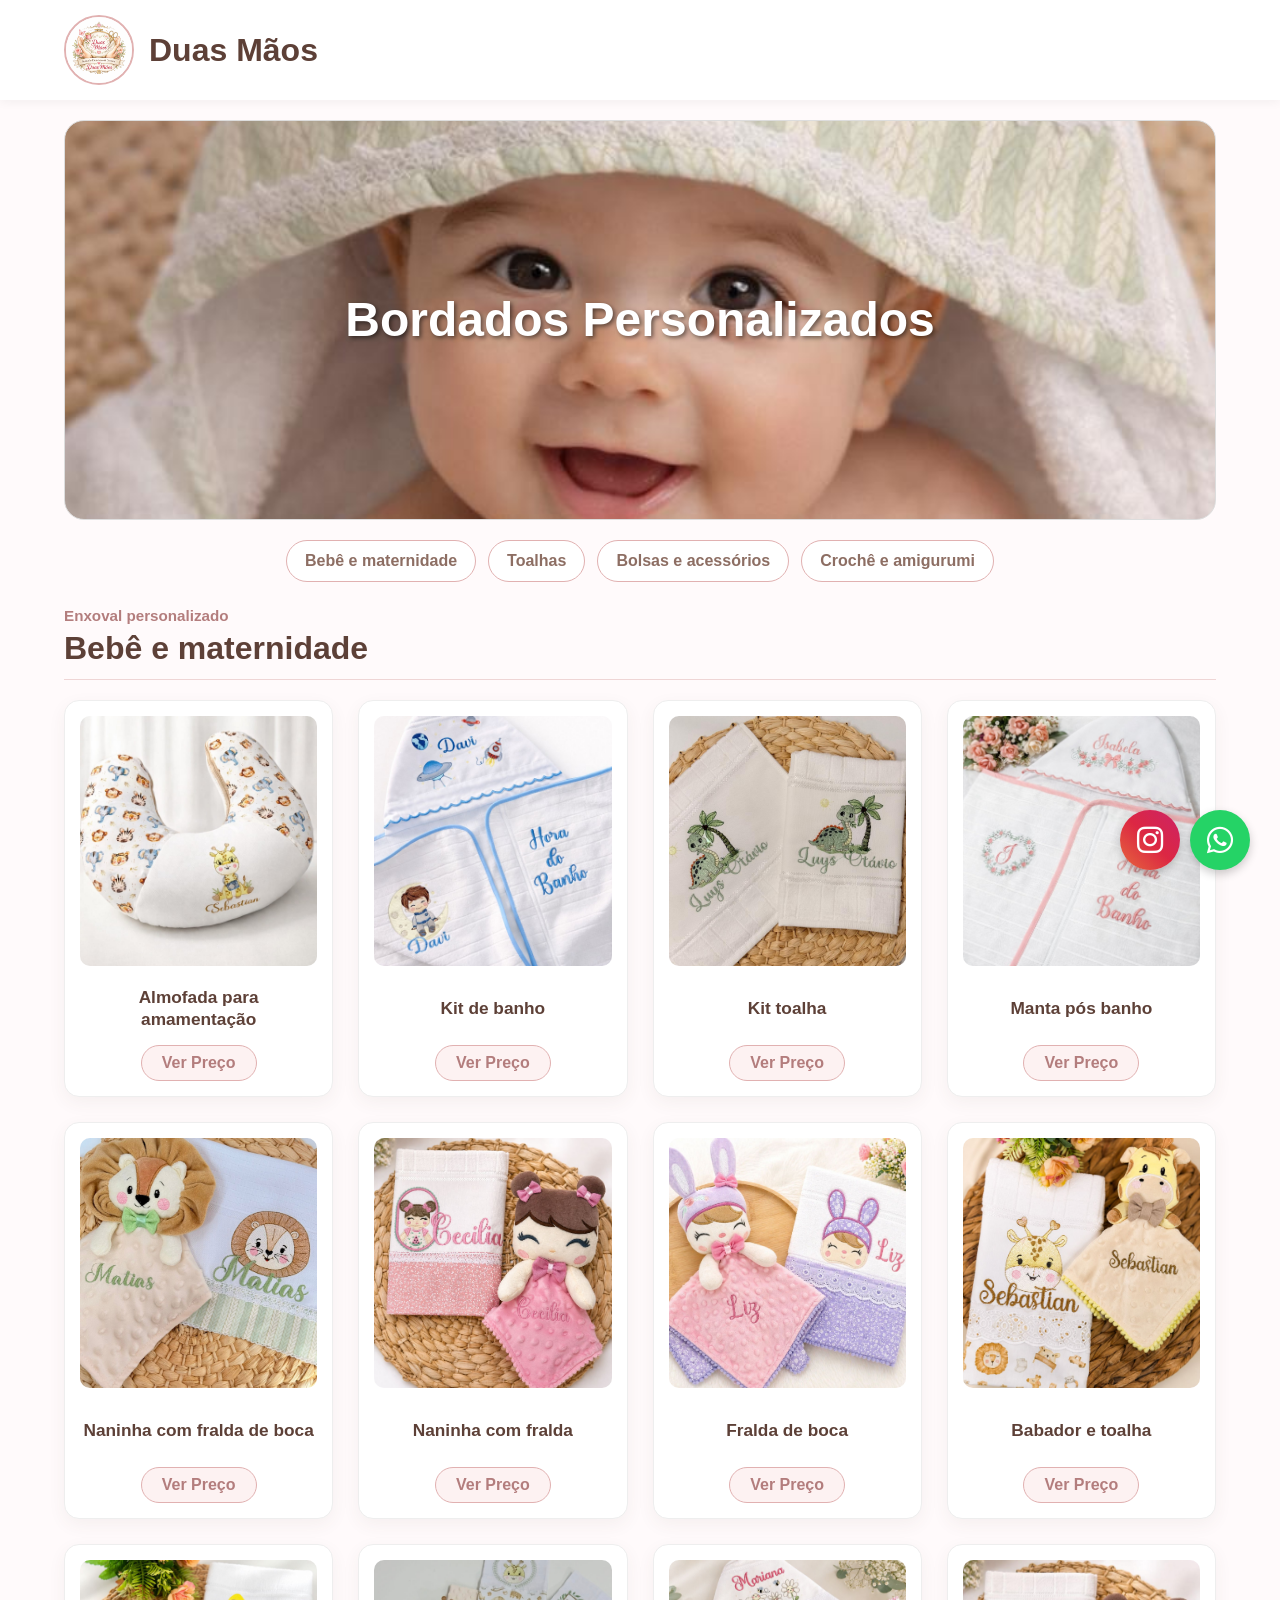
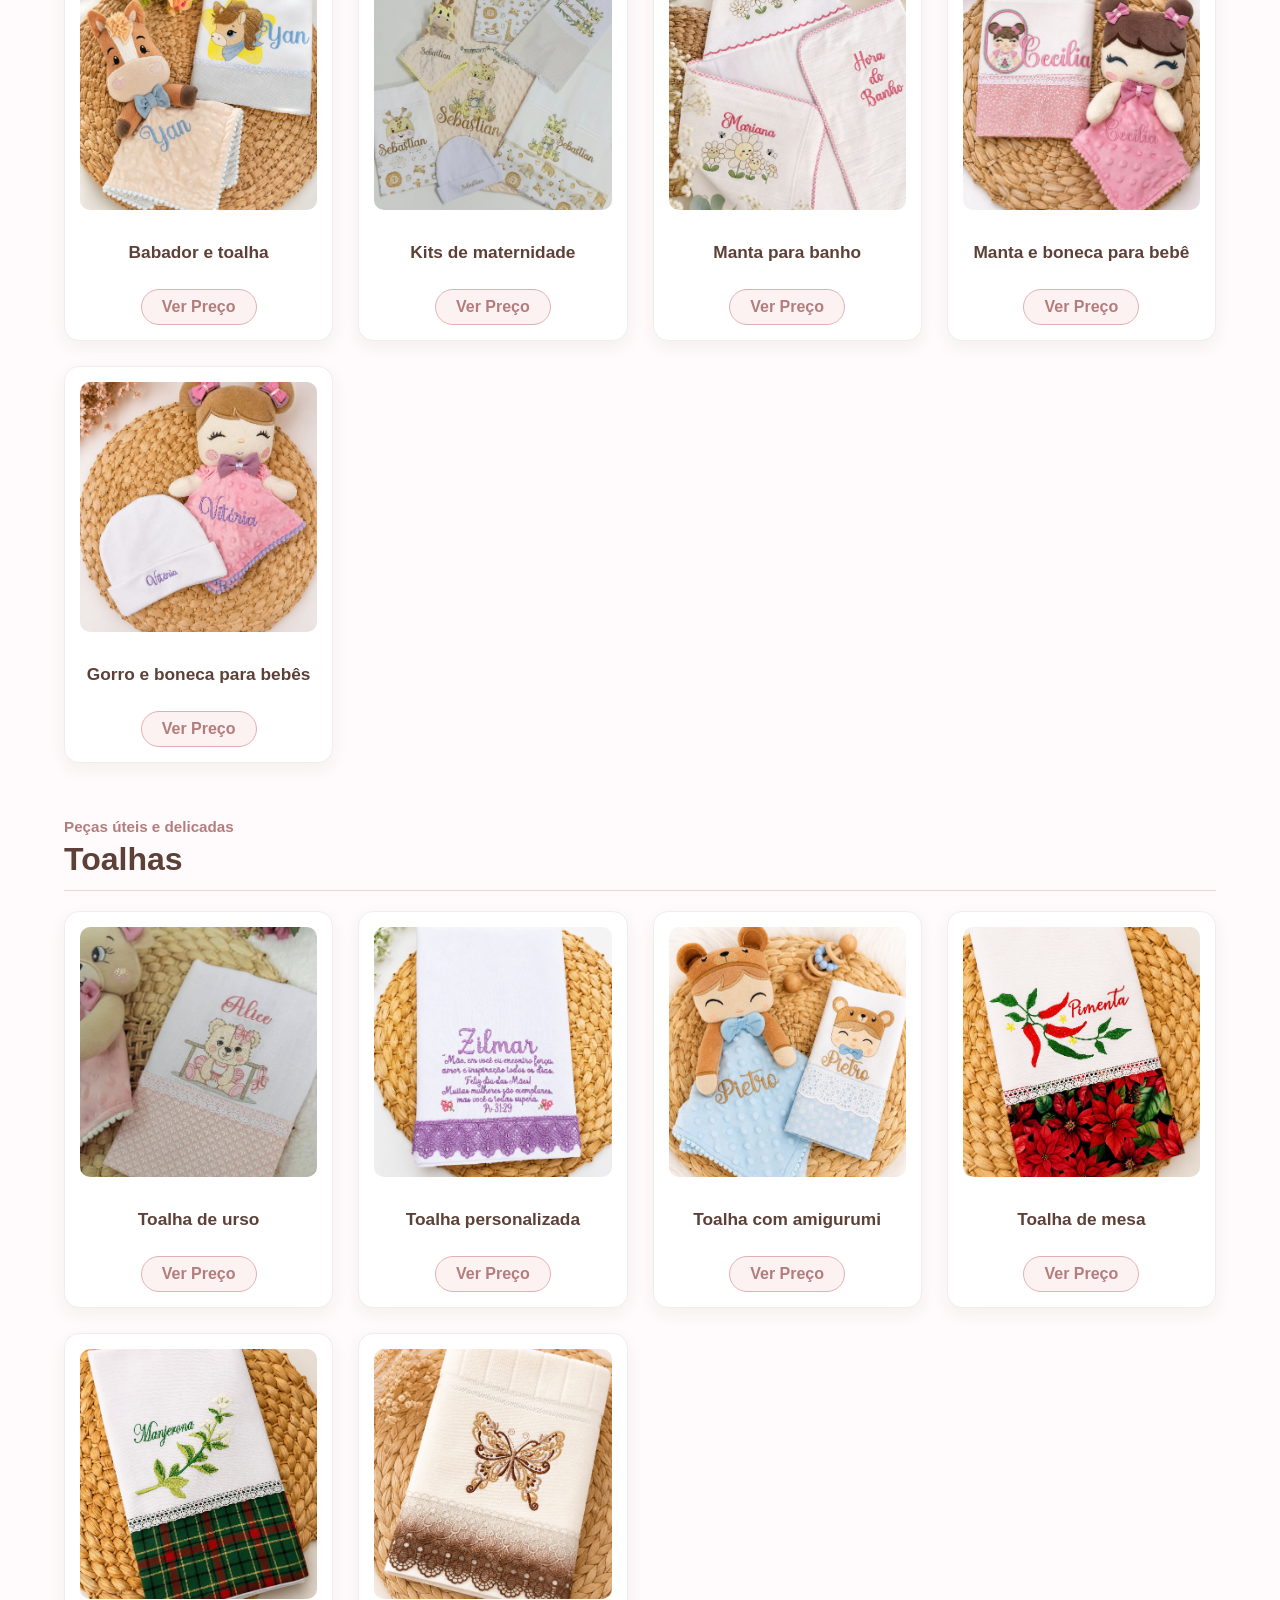
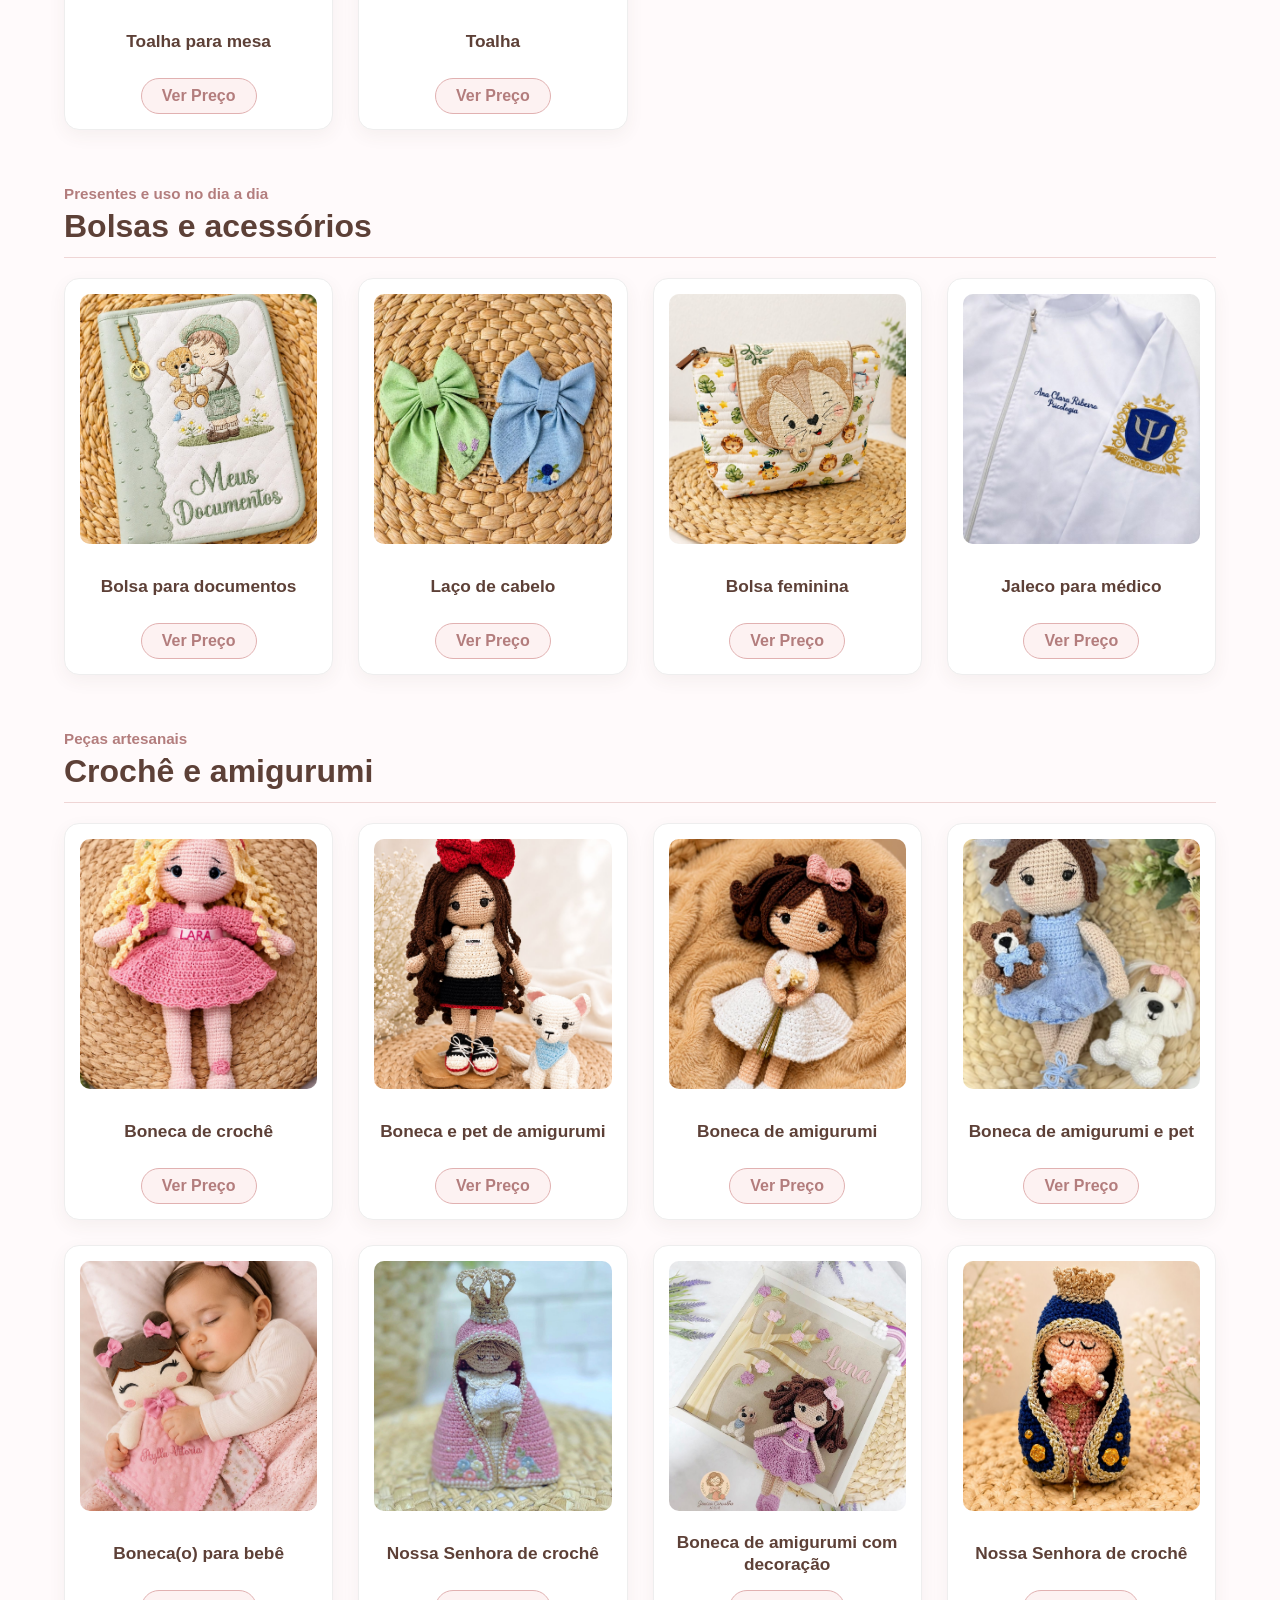
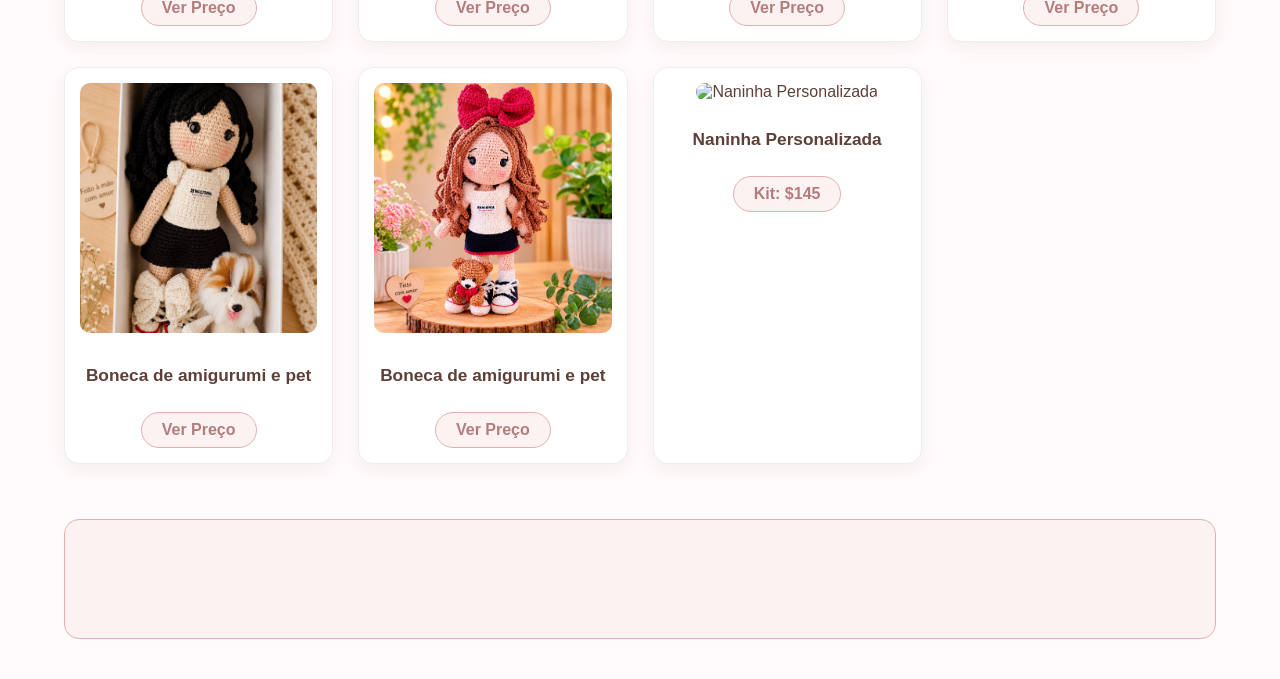
==== commit 9cab6ef3: "novo produto" ====
--- a/index.html
+++ b/index.html
@@ -258,6 +258,11 @@
                     <h3>Boneca de amigurumi e pet</h3>
                     <a href="https://wa.me/553498878348?text=Ol%C3%A1,%20gostaria%20de%20fazer%20um%20or%C3%A7amento!" target="_blank" class="etiqueta-preco">Ver Pre&ccedil;o</a>
                 </div>
+                    <div class="card-produto">
+                      <img src="./images/Produto38.jpeg" class="imagem-produto" alt="Naninha Personalizada">
+                      <h3>Naninha Personalizada</h3>
+                     <a href="https://wa.me/553498878348?text=Ol%C3%A1,%20gostaria%20de%20fazer%20um%20or%C3%A7amento!" target="_blank" class="etiqueta-preco">Kit: $145</a>
+                </div>
             </div>
         </section>
 
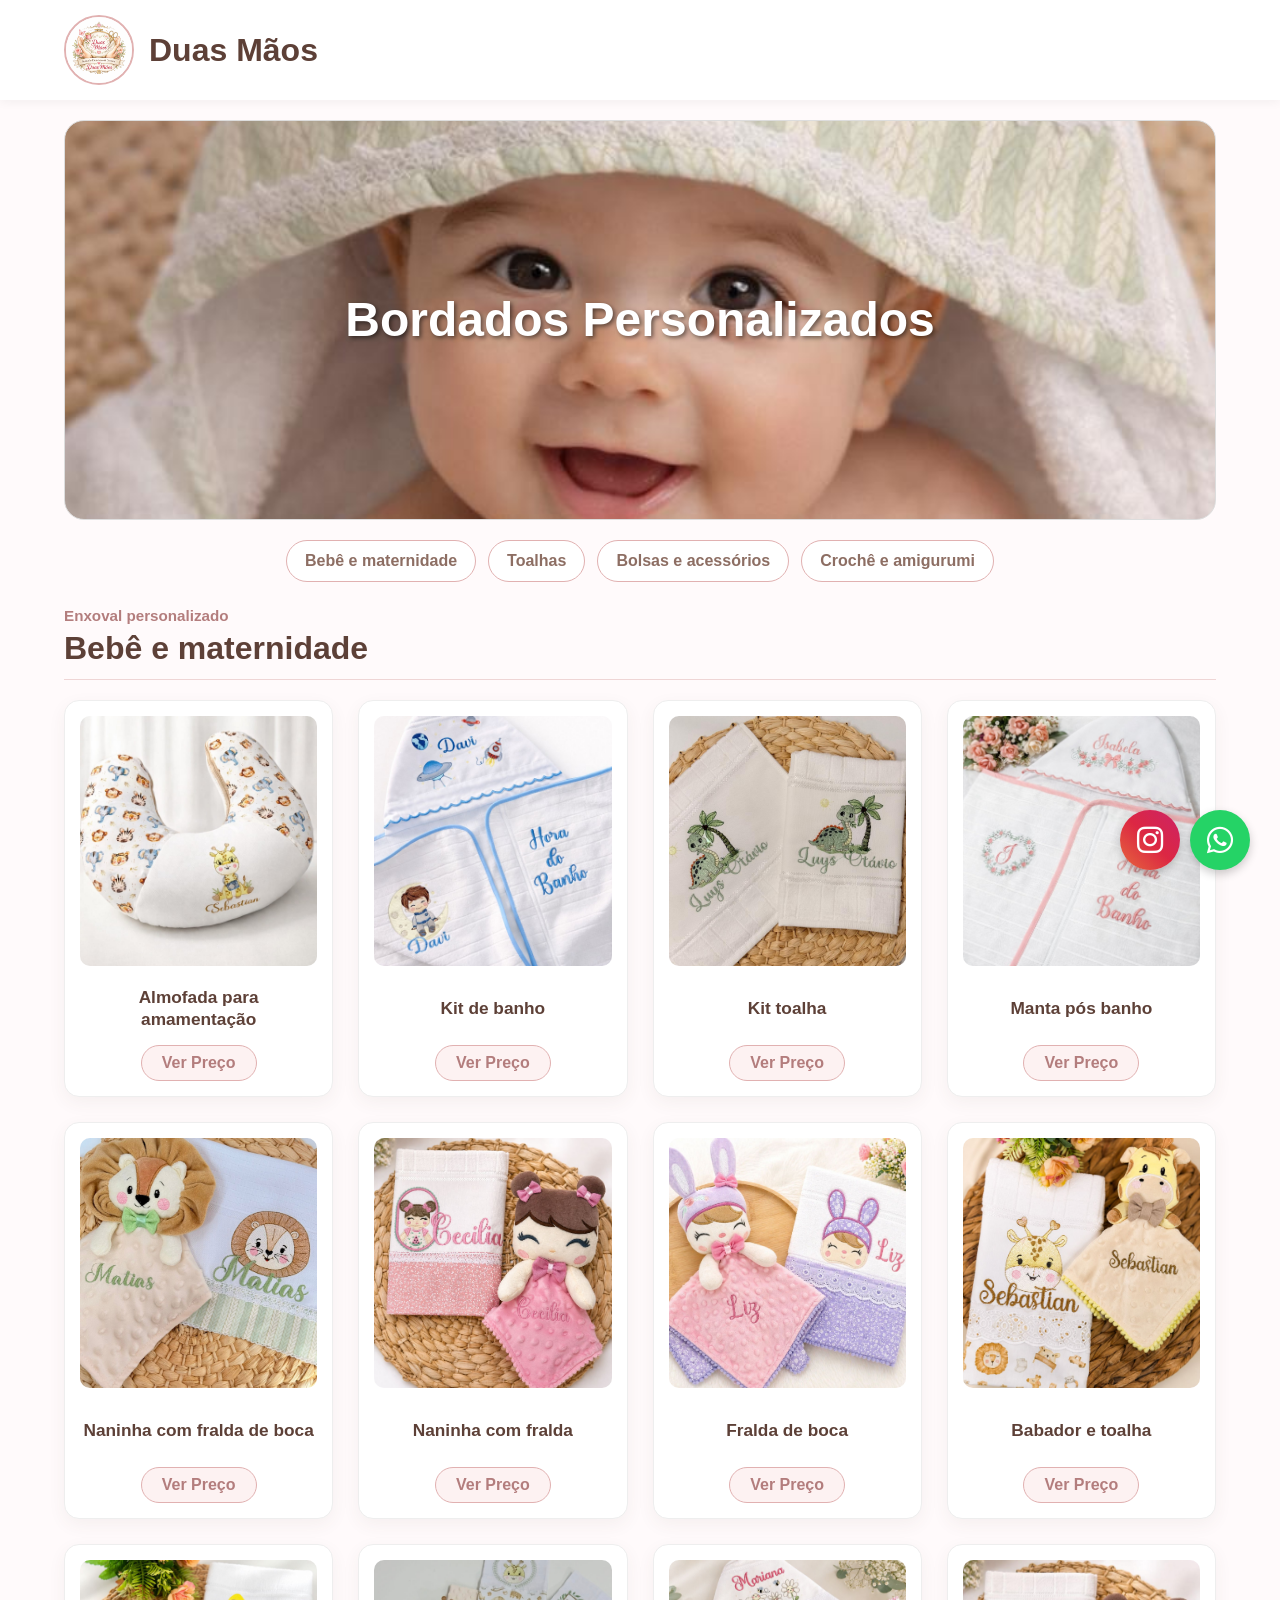
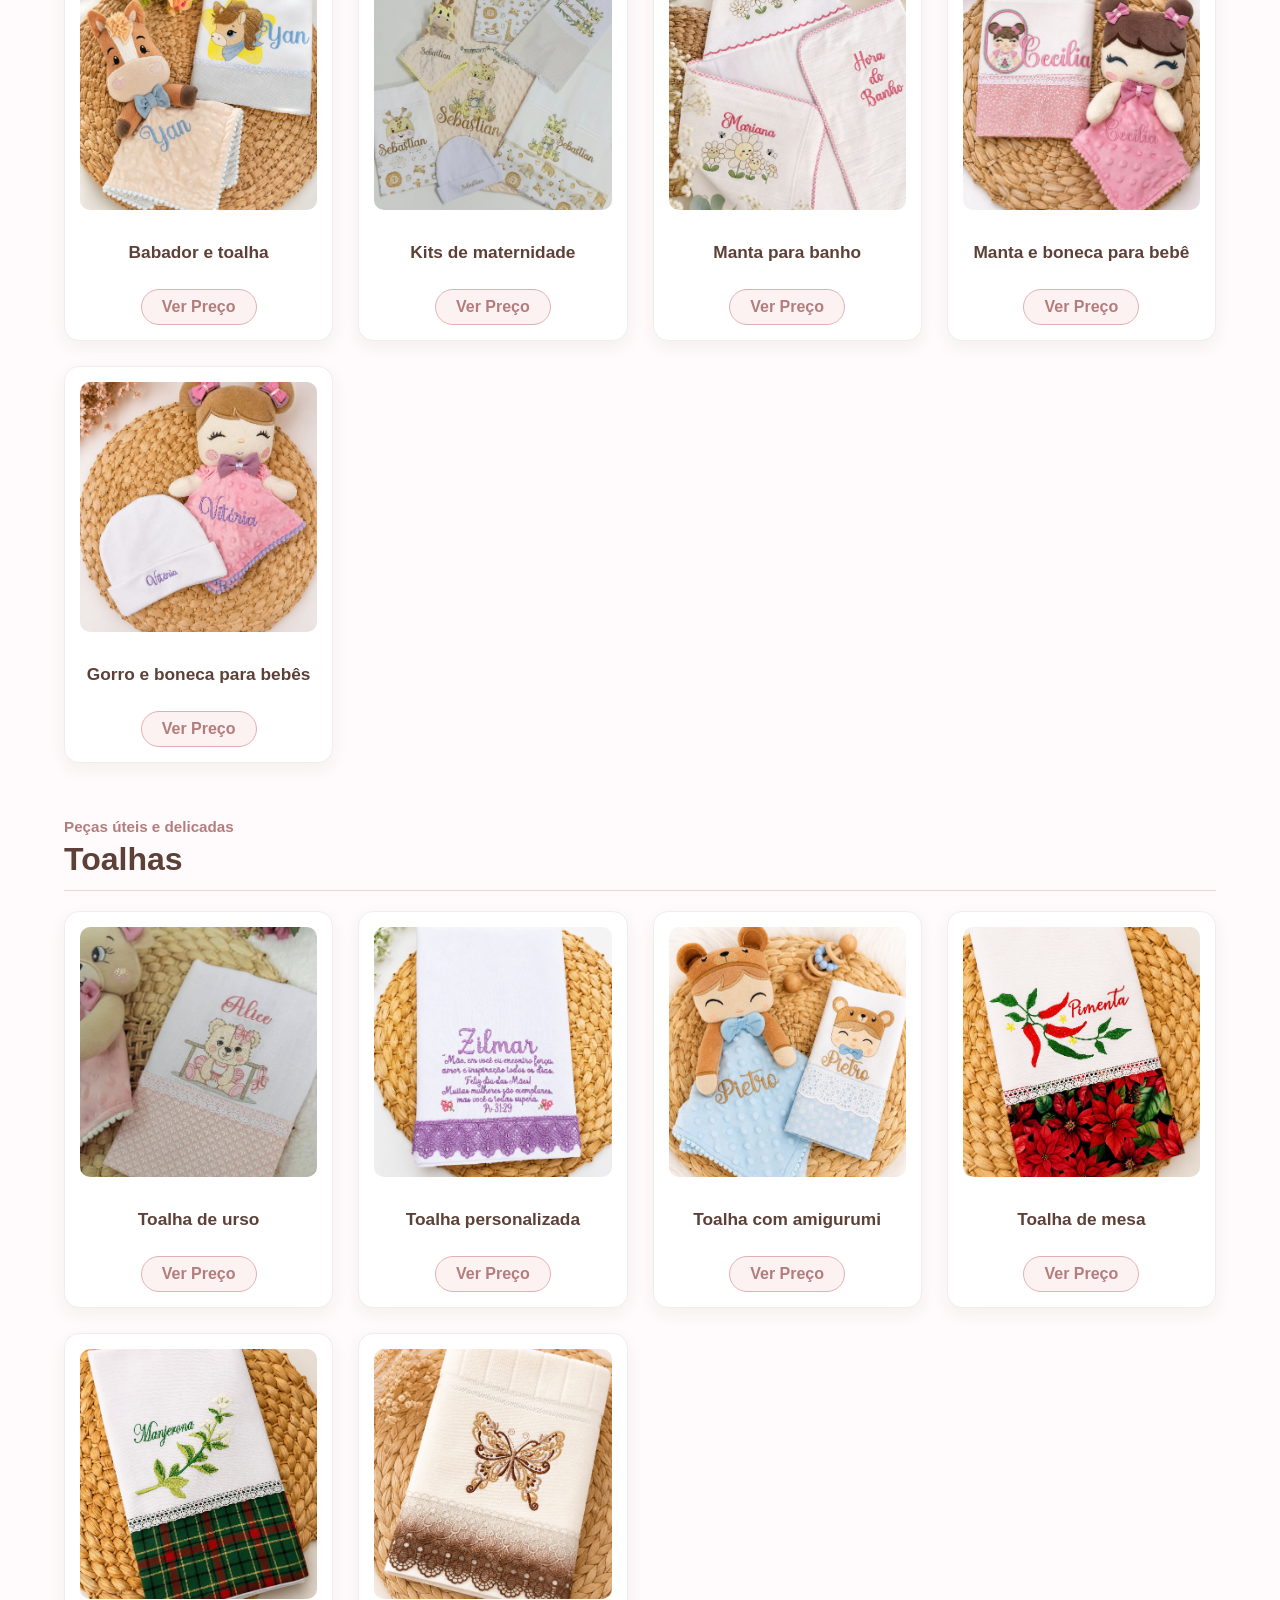
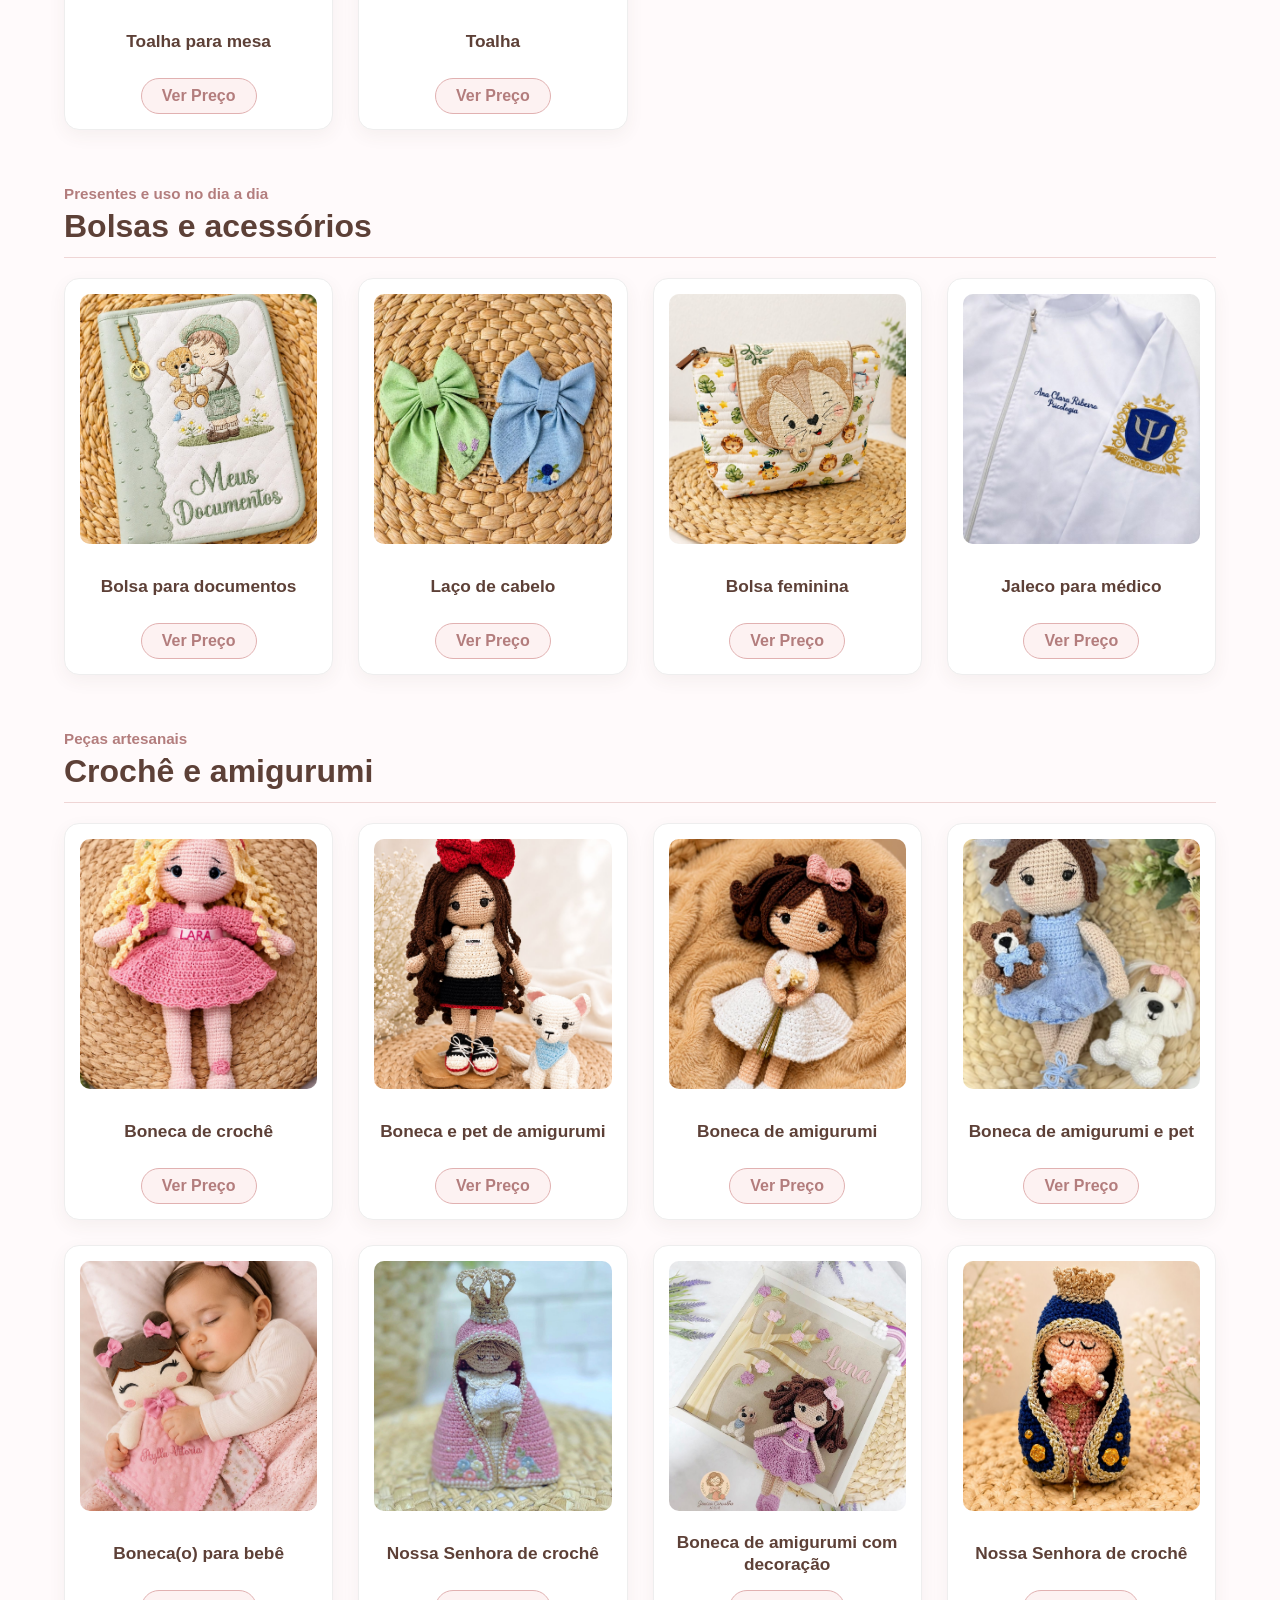
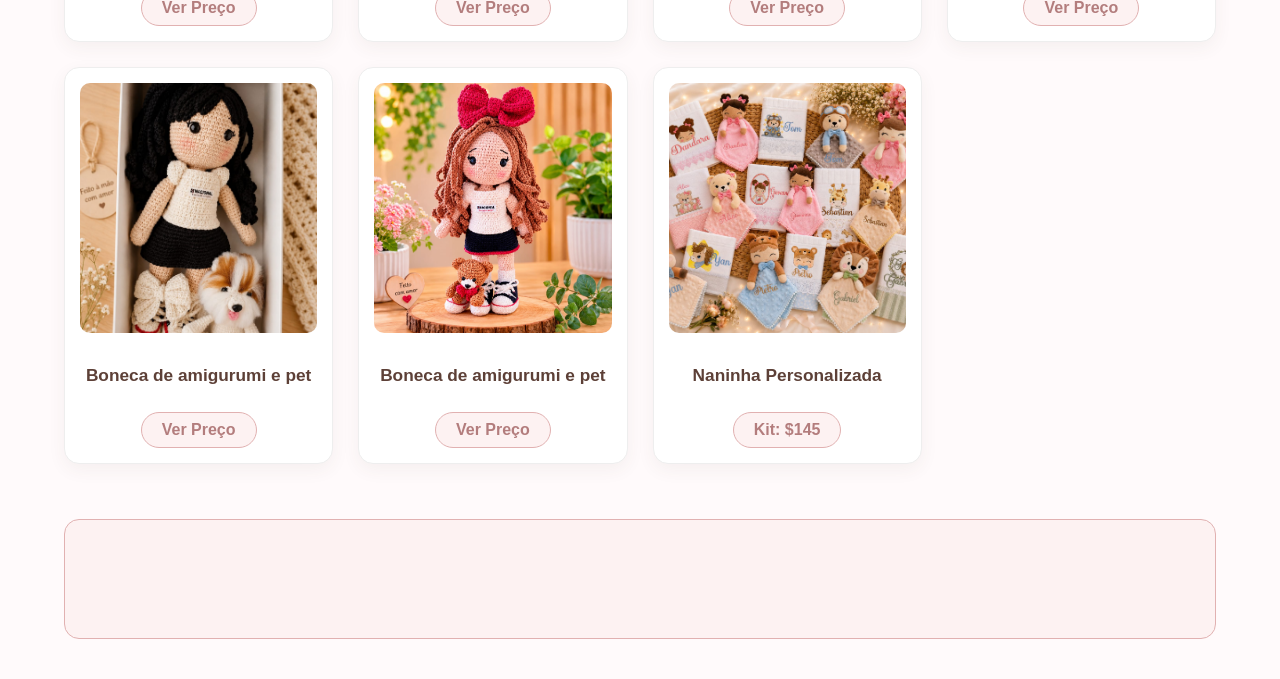
==== commit ef596f3a: "mds" ====
--- a/index.html
+++ b/index.html
@@ -259,7 +259,7 @@
                     <a href="https://wa.me/553498878348?text=Ol%C3%A1,%20gostaria%20de%20fazer%20um%20or%C3%A7amento!" target="_blank" class="etiqueta-preco">Ver Pre&ccedil;o</a>
                 </div>
                     <div class="card-produto">
-                      <img src="./images/Produto38.jpeg" class="imagem-produto" alt="Naninha Personalizada">
+                      <img src="./images/produto38.jpeg" class="imagem-produto" alt="Naninha Personalizada">
                       <h3>Naninha Personalizada</h3>
                      <a href="https://wa.me/553498878348?text=Ol%C3%A1,%20gostaria%20de%20fazer%20um%20or%C3%A7amento!" target="_blank" class="etiqueta-preco">Kit: $145</a>
                 </div>
